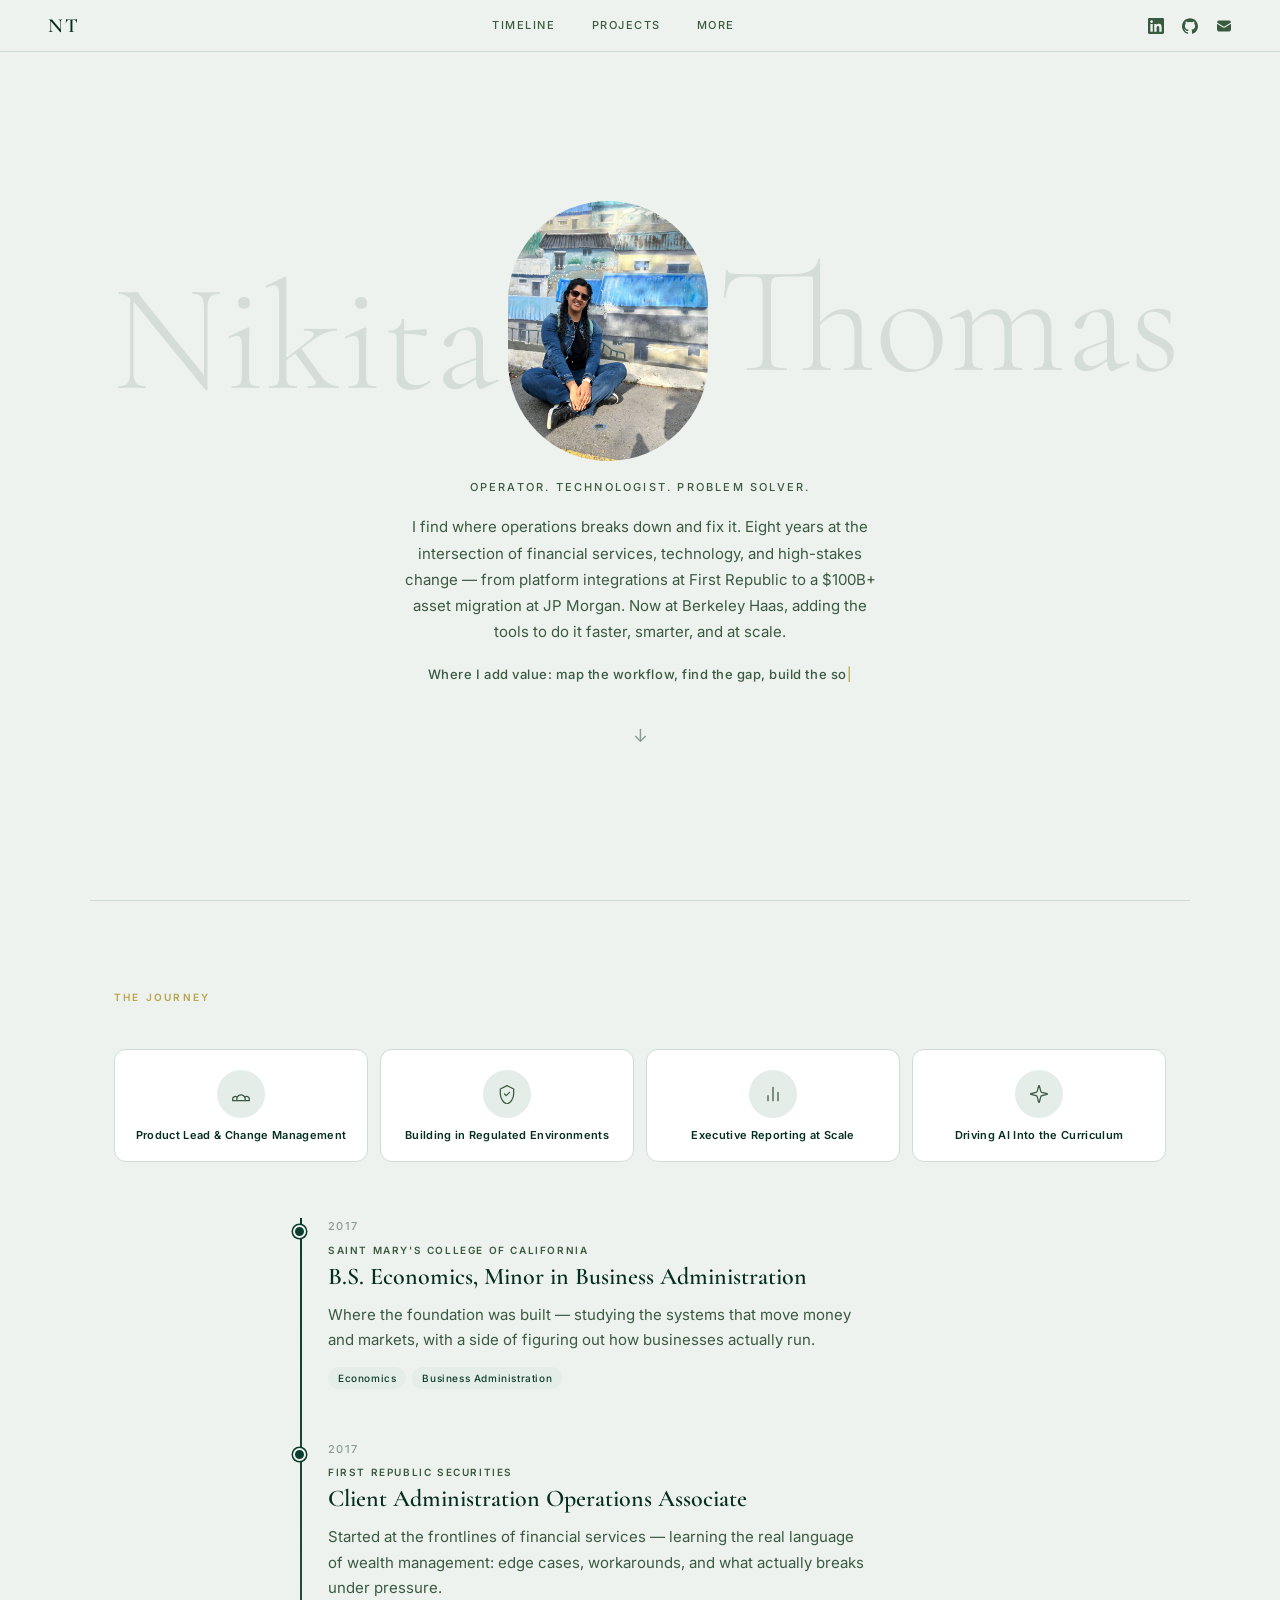
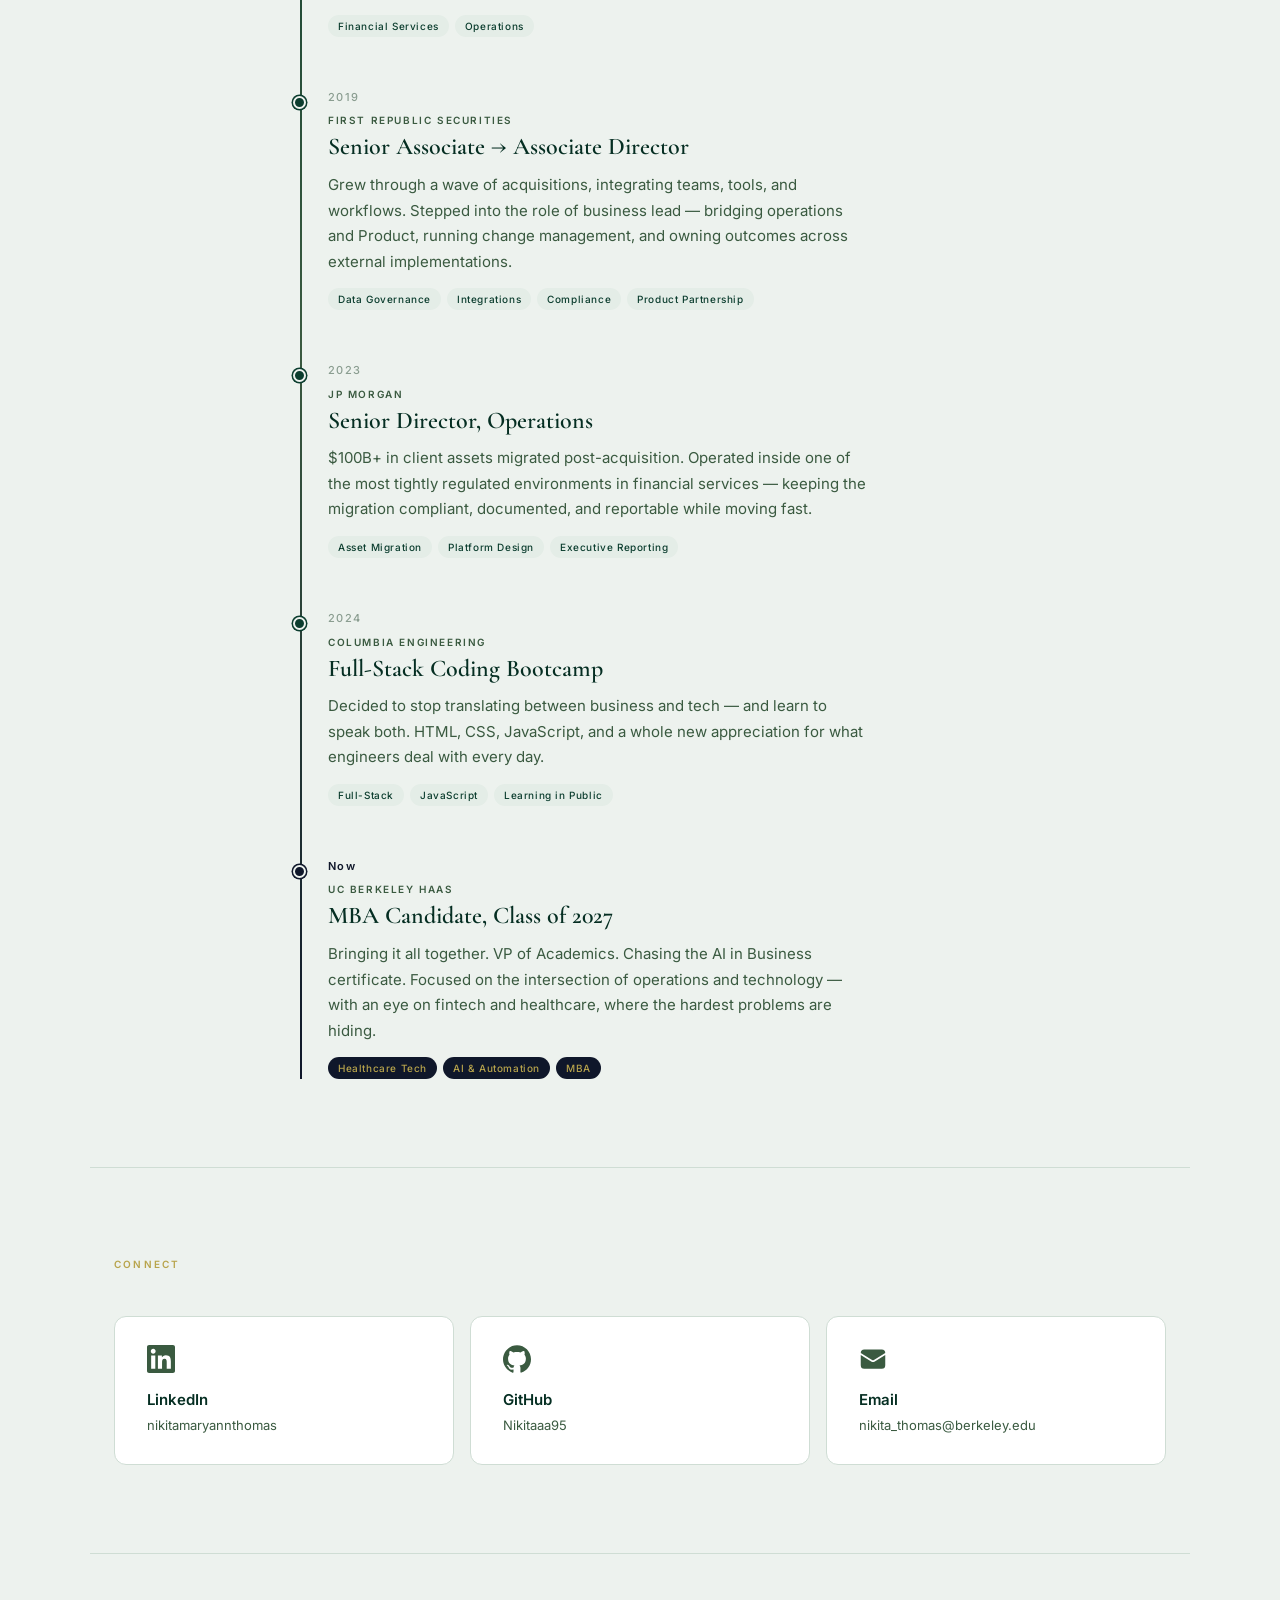
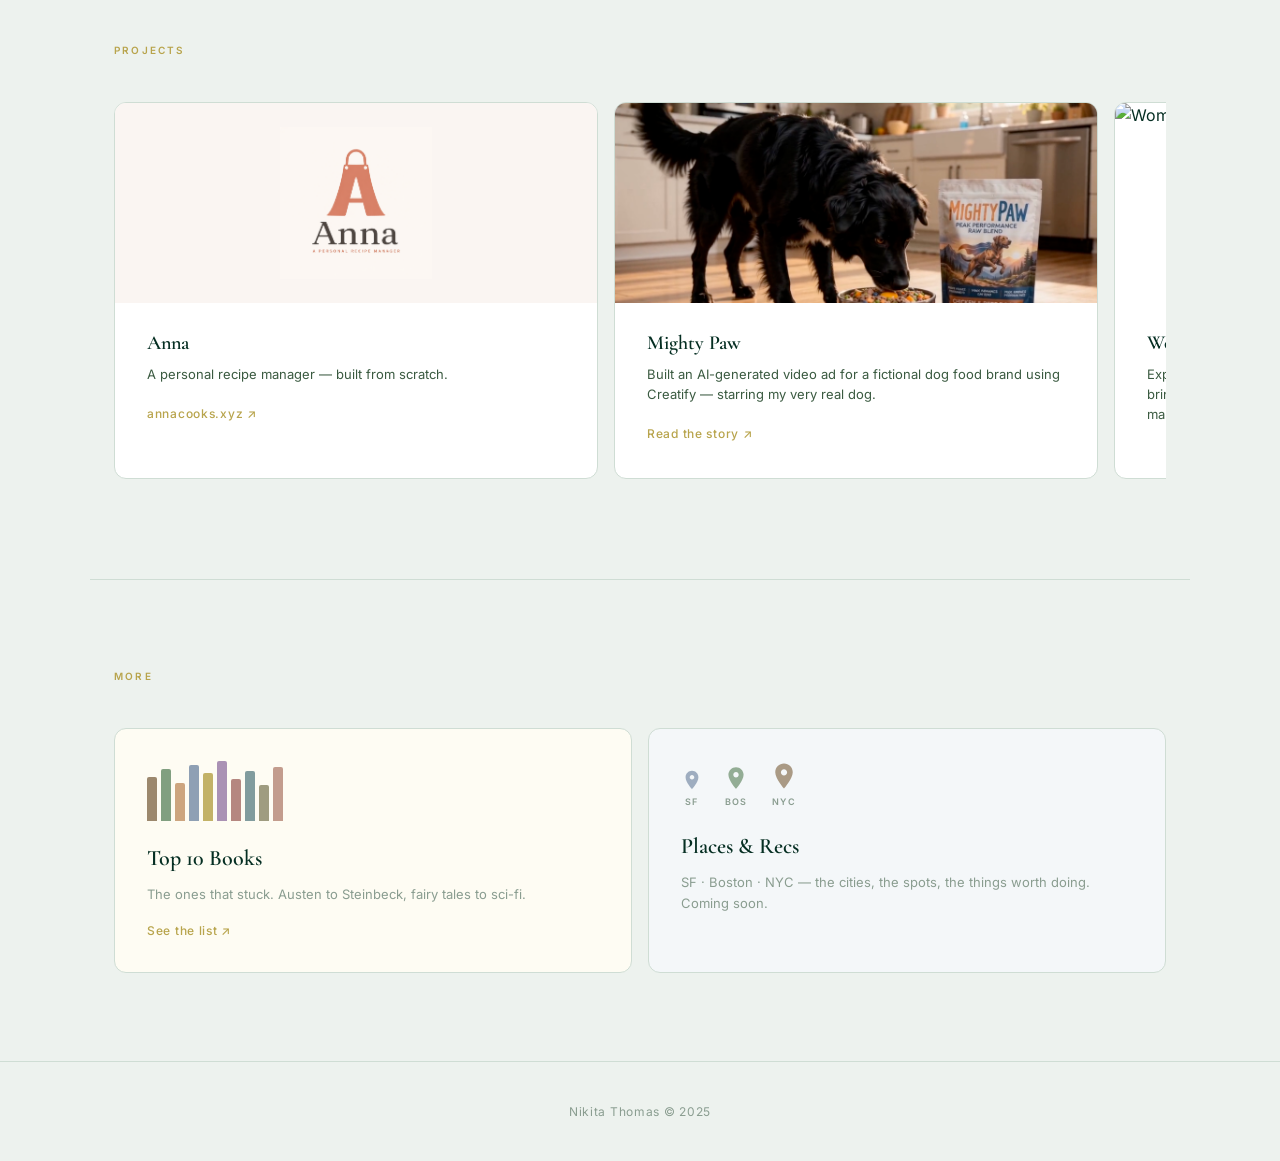
==== index.html @ 9c522470 "Update Places & Recs bento card with city pins visual" ====
<!DOCTYPE html>
<html lang="en-US">

<head>
  <meta charset="UTF-8">
  <meta name="viewport" content="width=device-width, initial-scale=1.0">
  <title>Nikita Thomas</title>
  <link rel="preconnect" href="https://fonts.googleapis.com">
  <link rel="preconnect" href="https://fonts.gstatic.com" crossorigin>
  <link href="https://fonts.googleapis.com/css2?family=Cormorant+Garamond:wght@300;400;600&family=Inter:wght@300;400;500;600&display=swap" rel="stylesheet">
  <link rel="icon" type="image/svg+xml" href="assets/images/favicon.svg">
  <link rel="stylesheet" href="assets/css/style.css">
</head>

<body>

  <nav class="nav">
    <span class="nav-name">NT</span>
    <div class="nav-links">
      <a href="#timeline">Timeline</a>
      <a href="#projects">Projects</a>
      <a href="#more">More</a>
    </div>
    <div class="nav-icons">
      <a href="https://www.linkedin.com/in/nikitamaryannthomas/" target="_blank" class="nav-icon" aria-label="LinkedIn">
        <svg viewBox="0 0 24 24" xmlns="http://www.w3.org/2000/svg"><path d="M20.447 20.452h-3.554v-5.569c0-1.328-.027-3.037-1.852-3.037-1.853 0-2.136 1.445-2.136 2.939v5.667H9.351V9h3.414v1.561h.046c.477-.9 1.637-1.85 3.37-1.85 3.601 0 4.267 2.37 4.267 5.455v6.286zM5.337 7.433c-1.144 0-2.063-.926-2.063-2.065 0-1.138.92-2.063 2.063-2.063 1.14 0 2.064.925 2.064 2.063 0 1.139-.925 2.065-2.064 2.065zm1.782 13.019H3.555V9h3.564v11.452zM22.225 0H1.771C.792 0 0 .774 0 1.729v20.542C0 23.227.792 24 1.771 24h20.451C23.2 24 24 23.227 24 22.271V1.729C24 .774 23.2 0 22.222 0h.003z"/></svg>
      </a>
      <a href="https://github.com/Nikitaaa95" target="_blank" class="nav-icon" aria-label="GitHub">
        <svg viewBox="0 0 24 24" xmlns="http://www.w3.org/2000/svg"><path d="M12 .297c-6.63 0-12 5.373-12 12 0 5.303 3.438 9.8 8.205 11.385.6.113.82-.258.82-.577 0-.285-.01-1.04-.015-2.04-3.338.724-4.042-1.61-4.042-1.61C4.422 18.07 3.633 17.7 3.633 17.7c-1.087-.744.084-.729.084-.729 1.205.084 1.838 1.236 1.838 1.236 1.07 1.835 2.809 1.305 3.495.998.108-.776.417-1.305.76-1.605-2.665-.3-5.466-1.332-5.466-5.93 0-1.31.465-2.38 1.235-3.22-.135-.303-.54-1.523.105-3.176 0 0 1.005-.322 3.3 1.23.96-.267 1.98-.399 3-.405 1.02.006 2.04.138 3 .405 2.28-1.552 3.285-1.23 3.285-1.23.645 1.653.24 2.873.12 3.176.765.84 1.23 1.91 1.23 3.22 0 4.61-2.805 5.625-5.475 5.92.42.36.81 1.096.81 2.22 0 1.606-.015 2.896-.015 3.286 0 .315.21.69.825.57C20.565 22.092 24 17.592 24 12.297c0-6.627-5.373-12-12-12"/></svg>
      </a>
      <a href="mailto:nikita_thomas@berkeley.edu" class="nav-icon" aria-label="Email">
        <svg viewBox="0 0 24 24" xmlns="http://www.w3.org/2000/svg"><path d="M1.5 8.67v8.58a3 3 0 003 3h15a3 3 0 003-3V8.67l-8.928 5.493a3 3 0 01-3.144 0L1.5 8.67z"/><path d="M22.5 6.908V6.75a3 3 0 00-3-3h-15a3 3 0 00-3 3v.158l9.714 5.978a1.5 1.5 0 001.572 0L22.5 6.908z"/></svg>
      </a>
    </div>
  </nav>

  <section class="hero">
    <div class="hero-content">
      <div class="hero-name-row">
        <span class="hero-first-name">Nikita</span>
        <img src="assets/images/My-picture.jpeg" alt="Nikita Thomas" class="hero-photo">
        <span class="hero-last-name">Thomas</span>
      </div>
      <p class="hero-title">Operator. Technologist. Problem Solver.</p>
      <p class="hero-summary">I find where operations breaks down and fix it. Eight years at the intersection of financial services, technology, and high-stakes change — from platform integrations at First Republic to a $100B+ asset migration at JP Morgan. Now at Berkeley Haas, adding the tools to do it faster, smarter, and at scale.</p>
      <p class="hero-value"><span class="value-label">Where I add value: </span><span class="typewriter"></span></p>
      <a href="#timeline" class="scroll-down">↓</a>
    </div>
  </section>

  <script>
    document.addEventListener('DOMContentLoaded', function () {
      const el = document.querySelector('.typewriter');
      const text = 'map the workflow, find the gap, build the solution, drive adoption.';
      let i = 0;

      setTimeout(function type() {
        if (i < text.length) {
          el.textContent += text[i++];
          setTimeout(type, 38);
        } else {
          el.classList.add('done');
        }
      }, 1000);
    });
  </script>

  <section id="timeline" class="section">
    <p class="section-label">The Journey</p>
    <div class="standout-highlights">

      <div class="standout-highlight-card">
        <div class="standout-icon-wrap">
          <svg viewBox="0 0 24 24" fill="none" stroke="currentColor" stroke-width="1.5" stroke-linecap="round" stroke-linejoin="round">
            <path d="M17 20h5v-2a3 3 0 00-5.356-1.857M17 20H7m10 0v-2c0-.656-.126-1.283-.356-1.857M7 20H2v-2a3 3 0 015.356-1.857M7 20v-2c0-.656.126-1.283.356-1.857m0 0a5.002 5.002 0 019.288 0"/>
          </svg>
        </div>
        <span class="standout-highlight-title">Product Lead &amp; Change Management</span>
        <div class="standout-highlight-detail">
          <p>Worked hand-in-hand with Product to redesign workflows, acted as the business lead between operations and engineering, and coordinated with external vendors to bring new solutions into the organization end-to-end.</p>
        </div>
      </div>

      <div class="standout-highlight-card">
        <div class="standout-icon-wrap">
          <svg viewBox="0 0 24 24" fill="none" stroke="currentColor" stroke-width="1.5" stroke-linecap="round" stroke-linejoin="round">
            <path d="M12 2L4 6v6c0 5.55 3.84 10.74 8 12 4.16-1.26 8-6.45 8-12V6L12 2z"/>
            <path d="M9 12l2 2 4-4"/>
          </svg>
        </div>
        <span class="standout-highlight-title">Building in Regulated Environments</span>
        <div class="standout-highlight-detail">
          <p>Designed oversight procedures and reporting infrastructure in direct partnership with Compliance and Legal. Financial services sits alongside healthcare as one of the most regulated industries there is — the discipline transfers directly.</p>
        </div>
      </div>

      <div class="standout-highlight-card">
        <div class="standout-icon-wrap">
          <svg viewBox="0 0 24 24" fill="none" stroke="currentColor" stroke-width="1.5" stroke-linecap="round" stroke-linejoin="round">
            <path d="M18 20V10M12 20V4M6 20v-6"/>
          </svg>
        </div>
        <span class="standout-highlight-title">Executive Reporting at Scale</span>
        <div class="standout-highlight-detail">
          <p>Drove cross-functional initiatives across one of the world's largest financial institutions, delivering daily status reports to executive leadership throughout a $100B+ client asset migration.</p>
        </div>
      </div>

      <div class="standout-highlight-card">
        <div class="standout-icon-wrap">
          <svg viewBox="0 0 24 24" fill="none" stroke="currentColor" stroke-width="1.5" stroke-linecap="round" stroke-linejoin="round">
            <path d="M9.937 15.5A2 2 0 008.5 14.063l-6.135-1.582a.5.5 0 010-.962L8.5 9.936A2 2 0 009.937 8.5l1.582-6.135a.5.5 0 01.962 0L14.063 8.5A2 2 0 0015.5 9.937l6.135 1.582a.5.5 0 010 .962L15.5 14.063a2 2 0 00-1.437 1.437l-1.582 6.135a.5.5 0 01-.962 0z"/>
          </svg>
        </div>
        <span class="standout-highlight-title">Driving AI Into the Curriculum</span>
        <div class="standout-highlight-detail">
          <p>As VP of Academics at Haas, partnered with faculty and administration to push AI deeper into the MBA curriculum — working across student groups and academic leadership to ensure graduates leave equipped for an AI-first world.</p>
        </div>
      </div>

    </div>

    <div class="timeline">

        <div class="timeline-item">
          <span class="tl-year">2017</span>
          <p class="tl-company">Saint Mary's College of California</p>
          <h3 class="tl-role">B.S. Economics, Minor in Business Administration</h3>
          <p class="tl-desc">Where the foundation was built — studying the systems that move money and markets, with a side of figuring out how businesses actually run.</p>
          <div class="tl-tags">
            <span class="tag">Economics</span>
            <span class="tag">Business Administration</span>
          </div>
        </div>

        <div class="timeline-item">
          <span class="tl-year">2017</span>
          <p class="tl-company">First Republic Securities</p>
          <h3 class="tl-role">Client Administration Operations Associate</h3>
          <p class="tl-desc">Started at the frontlines of financial services — learning the real language of wealth management: edge cases, workarounds, and what actually breaks under pressure.</p>
          <div class="tl-tags">
            <span class="tag">Financial Services</span>
            <span class="tag">Operations</span>
          </div>
        </div>

        <div class="timeline-item">
          <span class="tl-year">2019</span>
          <p class="tl-company">First Republic Securities</p>
          <h3 class="tl-role">Senior Associate → Associate Director</h3>
          <p class="tl-desc">Grew through a wave of acquisitions, integrating teams, tools, and workflows. Stepped into the role of business lead — bridging operations and Product, running change management, and owning outcomes across external implementations.</p>
          <div class="tl-tags">
            <span class="tag">Data Governance</span>
            <span class="tag">Integrations</span>
            <span class="tag">Compliance</span>
            <span class="tag">Product Partnership</span>
          </div>
        </div>

        <div class="timeline-item">
          <span class="tl-year">2023</span>
          <p class="tl-company">JP Morgan</p>
          <h3 class="tl-role">Senior Director, Operations</h3>
          <p class="tl-desc">$100B+ in client assets migrated post-acquisition. Operated inside one of the most tightly regulated environments in financial services — keeping the migration compliant, documented, and reportable while moving fast.</p>
          <div class="tl-tags">
            <span class="tag">Asset Migration</span>
            <span class="tag">Platform Design</span>
            <span class="tag">Executive Reporting</span>
          </div>
        </div>

        <div class="timeline-item">
          <span class="tl-year">2024</span>
          <p class="tl-company">Columbia Engineering</p>
          <h3 class="tl-role">Full-Stack Coding Bootcamp</h3>
          <p class="tl-desc">Decided to stop translating between business and tech — and learn to speak both. HTML, CSS, JavaScript, and a whole new appreciation for what engineers deal with every day.</p>
          <div class="tl-tags">
            <span class="tag">Full-Stack</span>
            <span class="tag">JavaScript</span>
            <span class="tag">Learning in Public</span>
          </div>
        </div>

        <div class="timeline-item current">
          <span class="tl-year">Now</span>
          <p class="tl-company">UC Berkeley Haas</p>
          <h3 class="tl-role">MBA Candidate, Class of 2027</h3>
          <p class="tl-desc">Bringing it all together. VP of Academics. Chasing the AI in Business certificate. Focused on the intersection of operations and technology — with an eye on fintech and healthcare, where the hardest problems are hiding.</p>
          <div class="tl-tags">
            <span class="tag tag--accent">Healthcare Tech</span>
            <span class="tag tag--accent">AI &amp; Automation</span>
            <span class="tag tag--accent">MBA</span>
          </div>
        </div>

      </div>

  </section>

  <section id="connect" class="section">
    <p class="section-label">Connect</p>
    <div class="connect-grid">
      <a href="https://www.linkedin.com/in/nikitamaryannthomas/" target="_blank" class="connect-card">
        <span class="connect-icon">
          <svg viewBox="0 0 24 24" xmlns="http://www.w3.org/2000/svg"><path d="M20.447 20.452h-3.554v-5.569c0-1.328-.027-3.037-1.852-3.037-1.853 0-2.136 1.445-2.136 2.939v5.667H9.351V9h3.414v1.561h.046c.477-.9 1.637-1.85 3.37-1.85 3.601 0 4.267 2.37 4.267 5.455v6.286zM5.337 7.433c-1.144 0-2.063-.926-2.063-2.065 0-1.138.92-2.063 2.063-2.063 1.14 0 2.064.925 2.064 2.063 0 1.139-.925 2.065-2.064 2.065zm1.782 13.019H3.555V9h3.564v11.452zM22.225 0H1.771C.792 0 0 .774 0 1.729v20.542C0 23.227.792 24 1.771 24h20.451C23.2 24 24 23.227 24 22.271V1.729C24 .774 23.2 0 22.222 0h.003z"/></svg>
        </span>
        <span class="connect-name">LinkedIn</span>
        <span class="connect-handle">nikitamaryannthomas</span>
      </a>
      <a href="https://github.com/Nikitaaa95" target="_blank" class="connect-card">
        <span class="connect-icon">
          <svg viewBox="0 0 24 24" xmlns="http://www.w3.org/2000/svg"><path d="M12 .297c-6.63 0-12 5.373-12 12 0 5.303 3.438 9.8 8.205 11.385.6.113.82-.258.82-.577 0-.285-.01-1.04-.015-2.04-3.338.724-4.042-1.61-4.042-1.61C4.422 18.07 3.633 17.7 3.633 17.7c-1.087-.744.084-.729.084-.729 1.205.084 1.838 1.236 1.838 1.236 1.07 1.835 2.809 1.305 3.495.998.108-.776.417-1.305.76-1.605-2.665-.3-5.466-1.332-5.466-5.93 0-1.31.465-2.38 1.235-3.22-.135-.303-.54-1.523.105-3.176 0 0 1.005-.322 3.3 1.23.96-.267 1.98-.399 3-.405 1.02.006 2.04.138 3 .405 2.28-1.552 3.285-1.23 3.285-1.23.645 1.653.24 2.873.12 3.176.765.84 1.23 1.91 1.23 3.22 0 4.61-2.805 5.625-5.475 5.92.42.36.81 1.096.81 2.22 0 1.606-.015 2.896-.015 3.286 0 .315.21.69.825.57C20.565 22.092 24 17.592 24 12.297c0-6.627-5.373-12-12-12"/></svg>
        </span>
        <span class="connect-name">GitHub</span>
        <span class="connect-handle">Nikitaaa95</span>
      </a>
      <a href="mailto:nikita_thomas@berkeley.edu" class="connect-card">
        <span class="connect-icon">
          <svg viewBox="0 0 24 24" xmlns="http://www.w3.org/2000/svg"><path d="M1.5 8.67v8.58a3 3 0 003 3h15a3 3 0 003-3V8.67l-8.928 5.493a3 3 0 01-3.144 0L1.5 8.67z"/><path d="M22.5 6.908V6.75a3 3 0 00-3-3h-15a3 3 0 00-3 3v.158l9.714 5.978a1.5 1.5 0 001.572 0L22.5 6.908z"/></svg>
        </span>
        <span class="connect-name">Email</span>
        <span class="connect-handle">nikita_thomas@berkeley.edu</span>
      </a>
    </div>
  </section>

  <section id="projects" class="section">
    <p class="section-label">Projects</p>
    <div class="projects-grid">
      <a href="https://www.annacooks.xyz/" target="_blank" class="project-card">
        <img src="assets/images/anna-logo.png" alt="Anna — A Personal Recipe Manager">
        <div class="project-info">
          <h3>Anna</h3>
          <p>A personal recipe manager — built from scratch.</p>
          <span class="project-link">annacooks.xyz ↗</span>
        </div>
      </a>
      <a href="creatify.html" class="project-card">
        <img src="assets/images/mighty-paw.png" alt="Mighty Paw — Creatify Marketing Challenge">
        <div class="project-info">
          <h3>Mighty Paw</h3>
          <p>Built an AI-generated video ad for a fictional dog food brand using Creatify — starring my very real dog.</p>
          <span class="project-link">Read the story ↗</span>
        </div>
      </a>
      <div class="project-card">
        <img src="assets/images/wil-conference.jpg" alt="Women in Leadership Conference 2026">
        <div class="project-info">
          <h3>Women in Leadership Conference 2026</h3>
          <p>Experience Lead for the 30th anniversary Haas WiL Conference — bringing together leaders around the theme of Belonging and making impact in organizations.</p>
        </div>
      </div>
    </div>
  </section>

  <section id="more" class="section">
    <p class="section-label">More</p>
    <div class="bento-grid">
      <a href="books.html" class="bento-card bento-card--books">
        <div class="bento-spines">
          <span class="spine" style="background:#8B7355"></span>
          <span class="spine" style="background:#6B8E6B"></span>
          <span class="spine" style="background:#C4956A"></span>
          <span class="spine" style="background:#7B8FA8"></span>
          <span class="spine" style="background:#B8A44C"></span>
          <span class="spine" style="background:#9B7EA8"></span>
          <span class="spine" style="background:#A8726B"></span>
          <span class="spine" style="background:#6B8B8E"></span>
          <span class="spine" style="background:#8E8B6B"></span>
          <span class="spine" style="background:#B88B7A"></span>
        </div>
        <h3>Top 10 Books</h3>
        <p>The ones that stuck. Austen to Steinbeck, fairy tales to sci-fi.</p>
        <span class="bento-link">See the list ↗</span>
      </a>
      <div class="bento-card bento-card--places">
        <div class="bento-pins">
          <span class="pin-group">
            <svg class="pin-icon" viewBox="0 0 24 24" fill="currentColor"><path d="M12 2C8.13 2 5 5.13 5 9c0 5.25 7 13 7 13s7-7.75 7-13c0-3.87-3.13-7-7-7zm0 9.5c-1.38 0-2.5-1.12-2.5-2.5s1.12-2.5 2.5-2.5 2.5 1.12 2.5 2.5-1.12 2.5-2.5 2.5z"/></svg>
            <span class="pin-city">SF</span>
          </span>
          <span class="pin-group pin-group--mid">
            <svg class="pin-icon" viewBox="0 0 24 24" fill="currentColor"><path d="M12 2C8.13 2 5 5.13 5 9c0 5.25 7 13 7 13s7-7.75 7-13c0-3.87-3.13-7-7-7zm0 9.5c-1.38 0-2.5-1.12-2.5-2.5s1.12-2.5 2.5-2.5 2.5 1.12 2.5 2.5-1.12 2.5-2.5 2.5z"/></svg>
            <span class="pin-city">BOS</span>
          </span>
          <span class="pin-group pin-group--tall">
            <svg class="pin-icon" viewBox="0 0 24 24" fill="currentColor"><path d="M12 2C8.13 2 5 5.13 5 9c0 5.25 7 13 7 13s7-7.75 7-13c0-3.87-3.13-7-7-7zm0 9.5c-1.38 0-2.5-1.12-2.5-2.5s1.12-2.5 2.5-2.5 2.5 1.12 2.5 2.5-1.12 2.5-2.5 2.5z"/></svg>
            <span class="pin-city">NYC</span>
          </span>
        </div>
        <h3>Places &amp; Recs</h3>
        <p>SF · Boston · NYC — the cities, the spots, the things worth doing. Coming soon.</p>
      </div>
    </div>
  </section>

  <footer class="footer">
    <p>Nikita Thomas &copy; 2025</p>
  </footer>

</body>
</html>
---- assets/css/style.css ----
:root {
  --bg: #edf2ee;
  --card-bg: #ffffff;
  --green-deep: #052E22;
  --green-dark: #0B3D2E;
  --green-mid: #3A5A40;
  --gold: #B8A44C;
  --navy: #0F172A;
  --text-dark: #052E22;
  --text-mid: #3A5A40;
  --text-light: #8a9d90;
  --border: #cfddd4;
  --tag-bg: #e4ede7;
  --tag-text: #0B3D2E;
}

* {
  box-sizing: border-box;
  margin: 0;
  padding: 0;
}

html {
  scroll-behavior: smooth;
}

body {
  background-color: var(--bg);
  font-family: 'Inter', sans-serif;
  color: var(--text-dark);
  line-height: 1.6;
}

/* ── Nav ── */
.nav {
  position: sticky;
  top: 0;
  z-index: 100;
  display: flex;
  justify-content: space-between;
  align-items: center;
  padding: 0 48px;
  height: 52px;
  background: var(--bg);
  border-bottom: 1px solid var(--border);
}

.nav-name {
  font-family: 'Cormorant Garamond', serif;
  font-size: 20px;
  font-weight: 600;
  letter-spacing: 0.08em;
  color: var(--green-deep);
  text-decoration: none;
}

.nav-links {
  display: flex;
  gap: 36px;
}

.nav-links a {
  text-decoration: none;
  font-size: 11px;
  font-weight: 500;
  letter-spacing: 0.14em;
  text-transform: uppercase;
  color: var(--text-mid);
  transition: color 0.2s;
}

.nav-links a:hover {
  color: var(--gold);
}

.nav-icons {
  display: flex;
  align-items: center;
  gap: 18px;
}

.nav-icon {
  display: flex;
  align-items: center;
  color: var(--text-mid);
  transition: color 0.2s;
}

.nav-icon:hover {
  color: var(--gold);
}

.nav-icon svg {
  width: 16px;
  height: 16px;
  fill: currentColor;
}

/* ── Hero ── */
.hero {
  min-height: calc(100vh - 52px);
  display: flex;
  flex-direction: column;
  align-items: center;
  justify-content: center;
  gap: 18px;
  text-align: center;
  padding: 60px 24px;
  position: relative;
  overflow: hidden;
}

.hero-content {
  position: relative;
  z-index: 1;
  display: flex;
  flex-direction: column;
  align-items: center;
  gap: 18px;
}

.hero-name-row {
  display: flex;
  align-items: stretch;
  width: 100%;
  height: 260px;
}

.hero-first-name,
.hero-last-name {
  flex: 1;
  font-family: 'Cormorant Garamond', serif;
  font-size: 12vw;
  font-weight: 300;
  color: var(--green-deep);
  opacity: 0.1;
  user-select: none;
  white-space: nowrap;
  overflow: hidden;
  display: flex;
}

.hero-first-name {
  justify-content: flex-end;
  align-items: flex-start;
  padding-top: 16px;
  padding-right: 10px;
}

.hero-last-name {
  justify-content: flex-start;
  align-items: flex-end;
  padding-bottom: 16px;
  padding-left: 10px;
  padding-right: 5vw;
}

.hero-photo {
  width: 200px;
  height: 260px;
  border-radius: 140px;
  object-fit: cover;
  object-position: center 10%;
}

.hero-title {
  font-size: 11px;
  font-weight: 500;
  letter-spacing: 0.2em;
  text-transform: uppercase;
  color: var(--text-mid);
}

.hero-summary {
  font-size: 15px;
  color: var(--text-mid);
  max-width: 480px;
  line-height: 1.75;
  text-align: center;
}

.hero-value {
  font-size: 13px;
  font-weight: 500;
  color: var(--text-mid);
  letter-spacing: 0.04em;
  opacity: 0;
  animation: fadeUp 0.8s ease forwards;
  animation-delay: 0.4s;
}

.value-label {
  color: var(--green-mid);
}

.typewriter::after {
  content: '|';
  color: var(--gold);
  animation: blink 0.6s step-end infinite;
}

.typewriter.done::after {
  display: none;
}

@keyframes blink {
  0%, 100% { opacity: 1; }
  50% { opacity: 0; }
}

@keyframes fadeUp {
  from { opacity: 0; transform: translateY(8px); }
  to   { opacity: 1; transform: translateY(0); }
}

.scroll-down {
  margin-top: 20px;
  font-size: 18px;
  color: var(--text-light);
  text-decoration: none;
  display: inline-block;
  animation: bounce 2.4s ease-in-out infinite;
}

@keyframes bounce {
  0%, 100% { transform: translateY(0); }
  50% { transform: translateY(7px); }
}

/* ── Sections ── */
.section {
  max-width: 1100px;
  margin: 0 auto;
  padding: 88px 24px;
  border-top: 1px solid var(--border);
}

.section-label {
  font-size: 10px;
  font-weight: 600;
  letter-spacing: 0.22em;
  text-transform: uppercase;
  color: var(--gold);
  margin-bottom: 44px;
}

/* ── Standout Highlights ── */
.standout-highlights {
  display: grid;
  grid-template-columns: repeat(4, 1fr);
  gap: 12px;
  margin-bottom: 56px;
}

.standout-highlight-card {
  position: relative;
  display: flex;
  flex-direction: column;
  align-items: center;
  text-align: center;
  padding: 20px 12px 18px;
  border-radius: 12px;
  border: 1px solid var(--border);
  background: var(--card-bg);
  cursor: default;
}

.standout-icon-wrap {
  width: 48px;
  height: 48px;
  border-radius: 50%;
  display: flex;
  align-items: center;
  justify-content: center;
  background: var(--tag-bg);
  color: var(--green-mid);
  margin-bottom: 10px;
  transition: box-shadow 0.25s ease, background 0.25s ease, color 0.25s ease;
}

.standout-icon-wrap svg {
  width: 20px;
  height: 20px;
}

.standout-highlight-title {
  font-size: 11px;
  font-weight: 600;
  letter-spacing: 0.03em;
  color: var(--green-deep);
  line-height: 1.4;
}

.standout-highlight-detail {
  position: absolute;
  top: calc(100% + 10px);
  left: 50%;
  transform: translateX(-50%);
  width: 230px;
  padding: 14px 16px;
  background: var(--card-bg);
  border: 1px solid var(--gold);
  border-radius: 10px;
  box-shadow: 0 8px 24px rgba(0, 0, 0, 0.08);
  z-index: 20;
  opacity: 0;
  pointer-events: none;
  transition: opacity 0.2s ease;
}

.standout-highlight-detail p {
  font-size: 12px;
  color: var(--text-mid);
  line-height: 1.6;
  text-align: left;
}

.standout-highlight-card:hover .standout-icon-wrap {
  background: rgba(184, 164, 76, 0.12);
  color: var(--gold);
  box-shadow: 0 0 0 4px rgba(184, 164, 76, 0.15), 0 0 18px rgba(184, 164, 76, 0.25);
}

.standout-highlight-card:hover .standout-highlight-detail {
  opacity: 1;
}

/* ── Timeline ── */
.timeline {
  position: relative;
  padding-left: 28px;
  max-width: 680px;
  margin: 0 auto;
}

.timeline::before {
  content: '';
  position: absolute;
  left: 0;
  top: 0;
  bottom: 0;
  width: 1.5px;
  background: linear-gradient(to bottom, var(--green-dark), var(--green-mid), var(--navy));
}

.timeline-item {
  position: relative;
  margin-bottom: 52px;
}

.timeline-item:last-child {
  margin-bottom: 0;
}

.timeline-item::before {
  content: '';
  position: absolute;
  left: -35px;
  top: 7px;
  width: 9px;
  height: 9px;
  border-radius: 50%;
  background: var(--green-dark);
  border: 2px solid var(--bg);
  box-shadow: 0 0 0 1.5px var(--green-dark);
}

.timeline-item.current::before {
  background: var(--navy);
  box-shadow: 0 0 0 1.5px var(--navy);
}

.tl-year {
  display: block;
  font-size: 11px;
  font-weight: 500;
  letter-spacing: 0.12em;
  color: var(--text-light);
  margin-bottom: 6px;
}

.timeline-item.current .tl-year {
  color: var(--navy);
  font-weight: 600;
}

.tl-company {
  font-size: 10px;
  font-weight: 600;
  letter-spacing: 0.16em;
  text-transform: uppercase;
  color: var(--text-mid);
  margin-bottom: 5px;
}

.tl-role {
  font-family: 'Cormorant Garamond', serif;
  font-size: 24px;
  font-weight: 600;
  line-height: 1.2;
  margin-bottom: 10px;
  color: var(--green-deep);
}

.tl-desc {
  font-size: 15px;
  color: var(--text-mid);
  line-height: 1.7;
  margin-bottom: 14px;
  max-width: 540px;
}

.tl-tags {
  display: flex;
  flex-wrap: wrap;
  gap: 6px;
}

.tag {
  background: var(--tag-bg);
  color: var(--tag-text);
  font-size: 10px;
  font-weight: 500;
  letter-spacing: 0.06em;
  padding: 3px 10px;
  border-radius: 20px;
}

.tag--accent {
  background: var(--navy);
  color: var(--gold);
}

/* ── Connect ── */
.connect-grid {
  display: grid;
  grid-template-columns: repeat(3, 1fr);
  gap: 16px;
}

.connect-card {
  display: flex;
  flex-direction: column;
  gap: 3px;
  padding: 28px 32px;
  background: var(--card-bg);
  border: 1px solid var(--border);
  border-radius: 12px;
  text-decoration: none;
  color: var(--text-dark);
  transition: border-color 0.2s, transform 0.2s;
}

.connect-card:hover {
  border-color: var(--gold);
  transform: translateY(-2px);
}

.connect-icon {
  display: block;
  width: 28px;
  height: 28px;
  margin-bottom: 12px;
  color: var(--green-mid);
}

.connect-icon svg {
  width: 100%;
  height: 100%;
  fill: currentColor;
}

.connect-name {
  font-size: 15px;
  font-weight: 600;
  color: var(--green-deep);
}

.connect-handle {
  font-size: 13px;
  color: var(--text-mid);
}

/* ── Projects ── */
.projects-grid {
  display: flex;
  gap: 16px;
  overflow-x: auto;
  scroll-snap-type: x mandatory;
  -webkit-overflow-scrolling: touch;
  padding-bottom: 12px;
}

.projects-grid::-webkit-scrollbar {
  height: 4px;
}

.projects-grid::-webkit-scrollbar-track {
  background: var(--border);
  border-radius: 2px;
}

.projects-grid::-webkit-scrollbar-thumb {
  background: var(--green-mid);
  border-radius: 2px;
}

.project-card {
  flex: 0 0 46%;
  scroll-snap-align: start;
  text-decoration: none;
  color: var(--text-dark);
  border-radius: 12px;
  overflow: hidden;
  background: var(--card-bg);
  border: 1px solid var(--border);
  transition: transform 0.2s, border-color 0.2s;
}

.project-card:hover {
  transform: translateY(-2px);
  border-color: var(--gold);
}

.project-card img {
  width: 100%;
  height: 200px;
  object-fit: cover;
  object-position: center;
  display: block;
}

.project-card img[alt="Anna — A Personal Recipe Manager"] {
  object-fit: contain;
  background: #faf5f2;
  padding: 24px;
}

.project-info {
  padding: 24px 32px 32px;
}

.project-info h3 {
  font-family: 'Cormorant Garamond', serif;
  font-size: 20px;
  font-weight: 600;
  margin-bottom: 5px;
  color: var(--green-deep);
}

.project-info p {
  font-size: 13px;
  color: var(--text-mid);
  line-height: 1.55;
  margin-bottom: 16px;
}

.project-link {
  font-size: 12px;
  font-weight: 500;
  letter-spacing: 0.06em;
  color: var(--gold);
}

/* ── Bento ── */
.bento-grid {
  display: grid;
  grid-template-columns: 1fr 1fr;
  gap: 16px;
}

.bento-card {
  padding: 32px;
  border-radius: 12px;
  border: 1px solid var(--border);
  background: var(--card-bg);
  min-height: 180px;
}

.bento-card h3 {
  font-family: 'Cormorant Garamond', serif;
  font-size: 22px;
  font-weight: 600;
  margin-bottom: 8px;
  color: var(--green-deep);
}

.bento-card p {
  font-size: 13px;
  color: var(--text-light);
}

.bento-card--books {
  text-decoration: none;
  color: var(--text-dark);
  background: #fefcf3;
  transition: border-color 0.2s, transform 0.2s;
  display: flex;
  flex-direction: column;
}

.bento-card--books:hover {
  border-color: var(--gold);
  transform: translateY(-2px);
}

.bento-spines {
  display: flex;
  gap: 4px;
  align-items: flex-end;
  margin-bottom: 20px;
}

.spine {
  width: 10px;
  border-radius: 2px 2px 0 0;
  opacity: 0.85;
}

.spine:nth-child(1)  { height: 44px; }
.spine:nth-child(2)  { height: 52px; }
.spine:nth-child(3)  { height: 38px; }
.spine:nth-child(4)  { height: 56px; }
.spine:nth-child(5)  { height: 48px; }
.spine:nth-child(6)  { height: 60px; }
.spine:nth-child(7)  { height: 42px; }
.spine:nth-child(8)  { height: 50px; }
.spine:nth-child(9)  { height: 36px; }
.spine:nth-child(10) { height: 54px; }

.bento-link {
  margin-top: auto;
  padding-top: 16px;
  font-size: 12px;
  font-weight: 500;
  letter-spacing: 0.06em;
  color: var(--gold);
}

.bento-card--places {
  background: #f4f7f9;
}

.bento-pins {
  display: flex;
  align-items: flex-end;
  gap: 20px;
  margin-bottom: 20px;
}

.pin-group {
  display: flex;
  flex-direction: column;
  align-items: center;
  gap: 4px;
}

.pin-icon {
  width: 22px;
  height: 22px;
  color: #7B8FA8;
  opacity: 0.7;
}

.pin-group--mid .pin-icon {
  color: #6B8E6B;
  width: 26px;
  height: 26px;
}

.pin-group--tall .pin-icon {
  color: #8B7355;
  width: 30px;
  height: 30px;
}

.pin-city {
  font-size: 9px;
  font-weight: 600;
  letter-spacing: 0.12em;
  color: var(--text-light);
}

/* ── Footer ── */
.footer {
  text-align: center;
  padding: 40px 24px;
  border-top: 1px solid var(--border);
  font-size: 12px;
  letter-spacing: 0.06em;
  color: var(--text-light);
}

/* ── Responsive ── */
@media screen and (max-width: 640px) {
  .nav {
    padding: 0 20px;
  }

  .nav-links {
    gap: 20px;
  }

  .hero-name {
    font-size: 46px;
  }

  .hero-photo {
    width: 160px;
    height: 210px;
  }

  .connect-grid,
  .projects-grid,
  .bento-grid {
    grid-template-columns: 1fr;
  }

  .timeline {
    padding-left: 20px;
  }

  .timeline-item::before {
    left: -27px;
  }

  .standout-highlights {
    grid-template-columns: repeat(2, 1fr);
  }

  .standout-highlight-detail {
    position: static;
    transform: none;
    width: 100%;
    opacity: 1;
    pointer-events: auto;
    border: none;
    box-shadow: none;
    padding: 8px 0 0;
    background: transparent;
  }

  .standout-highlight-card {
    align-items: flex-start;
    text-align: left;
  }
}
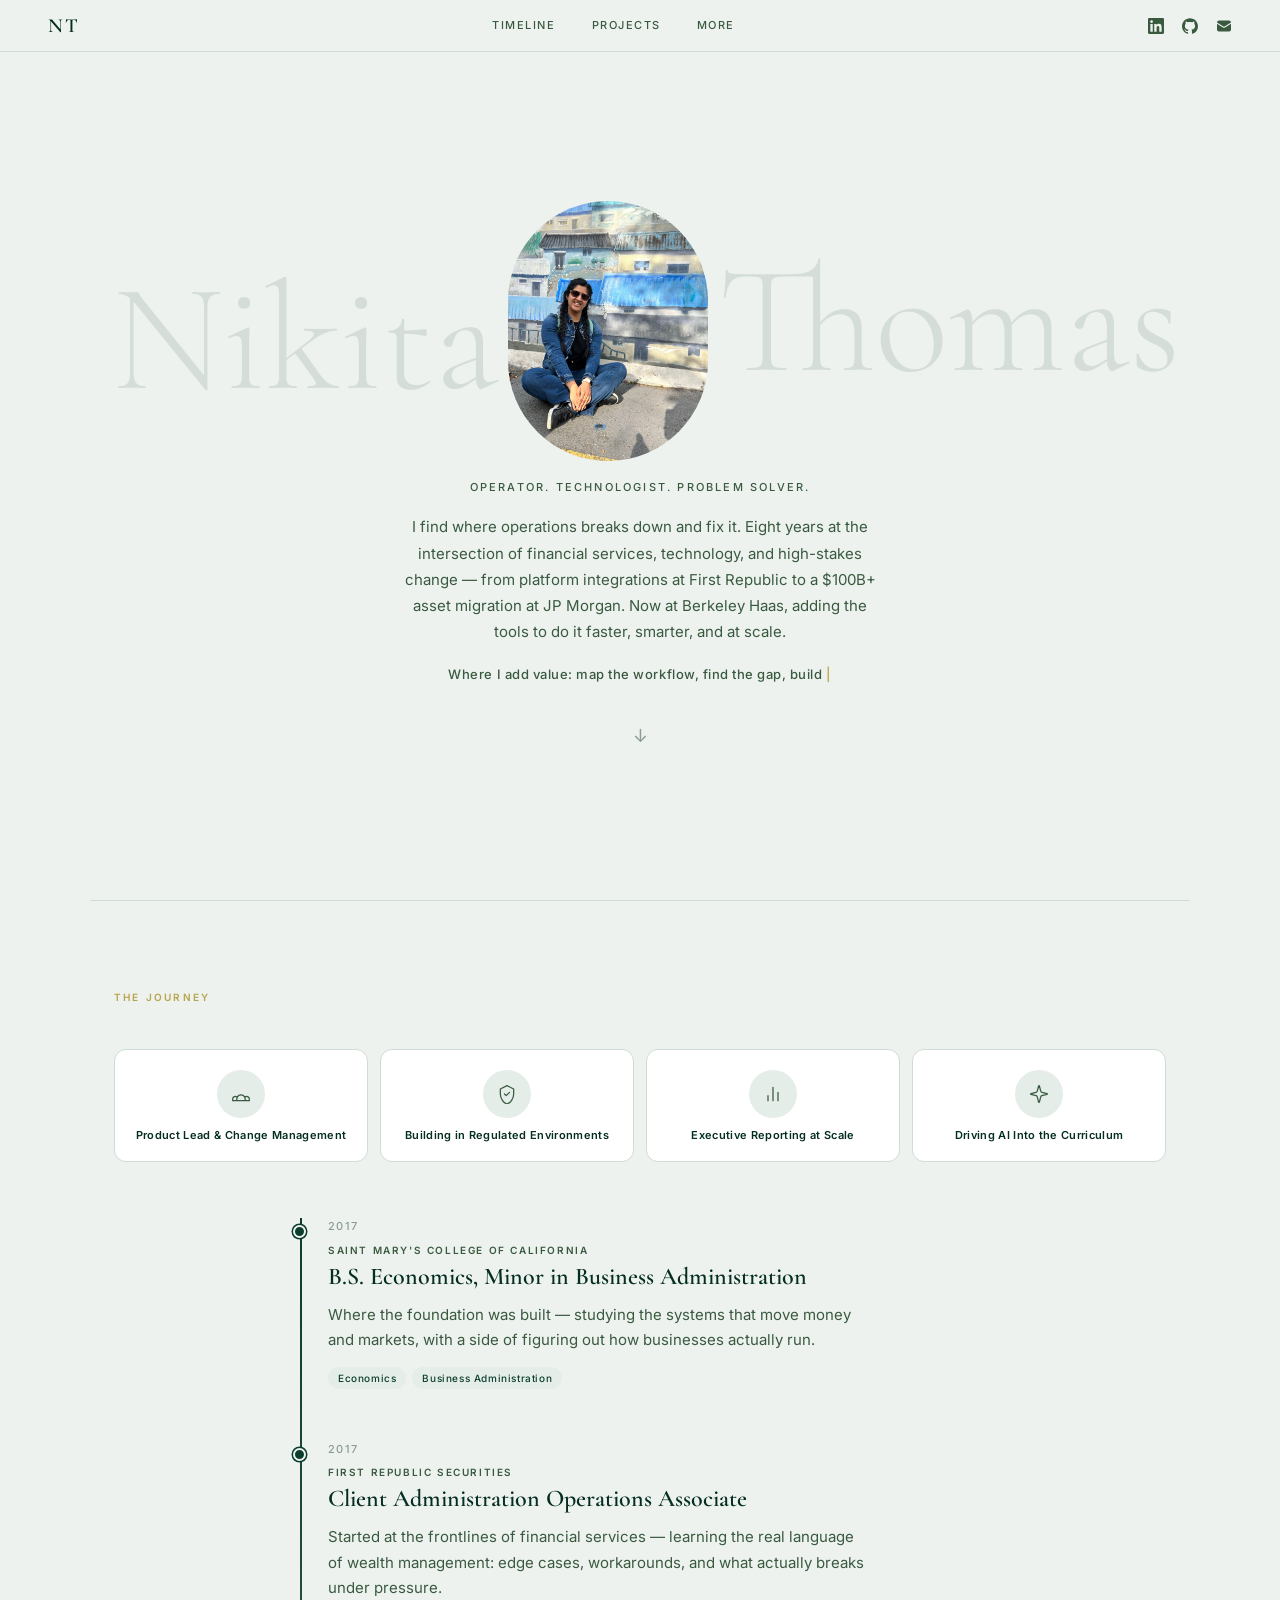
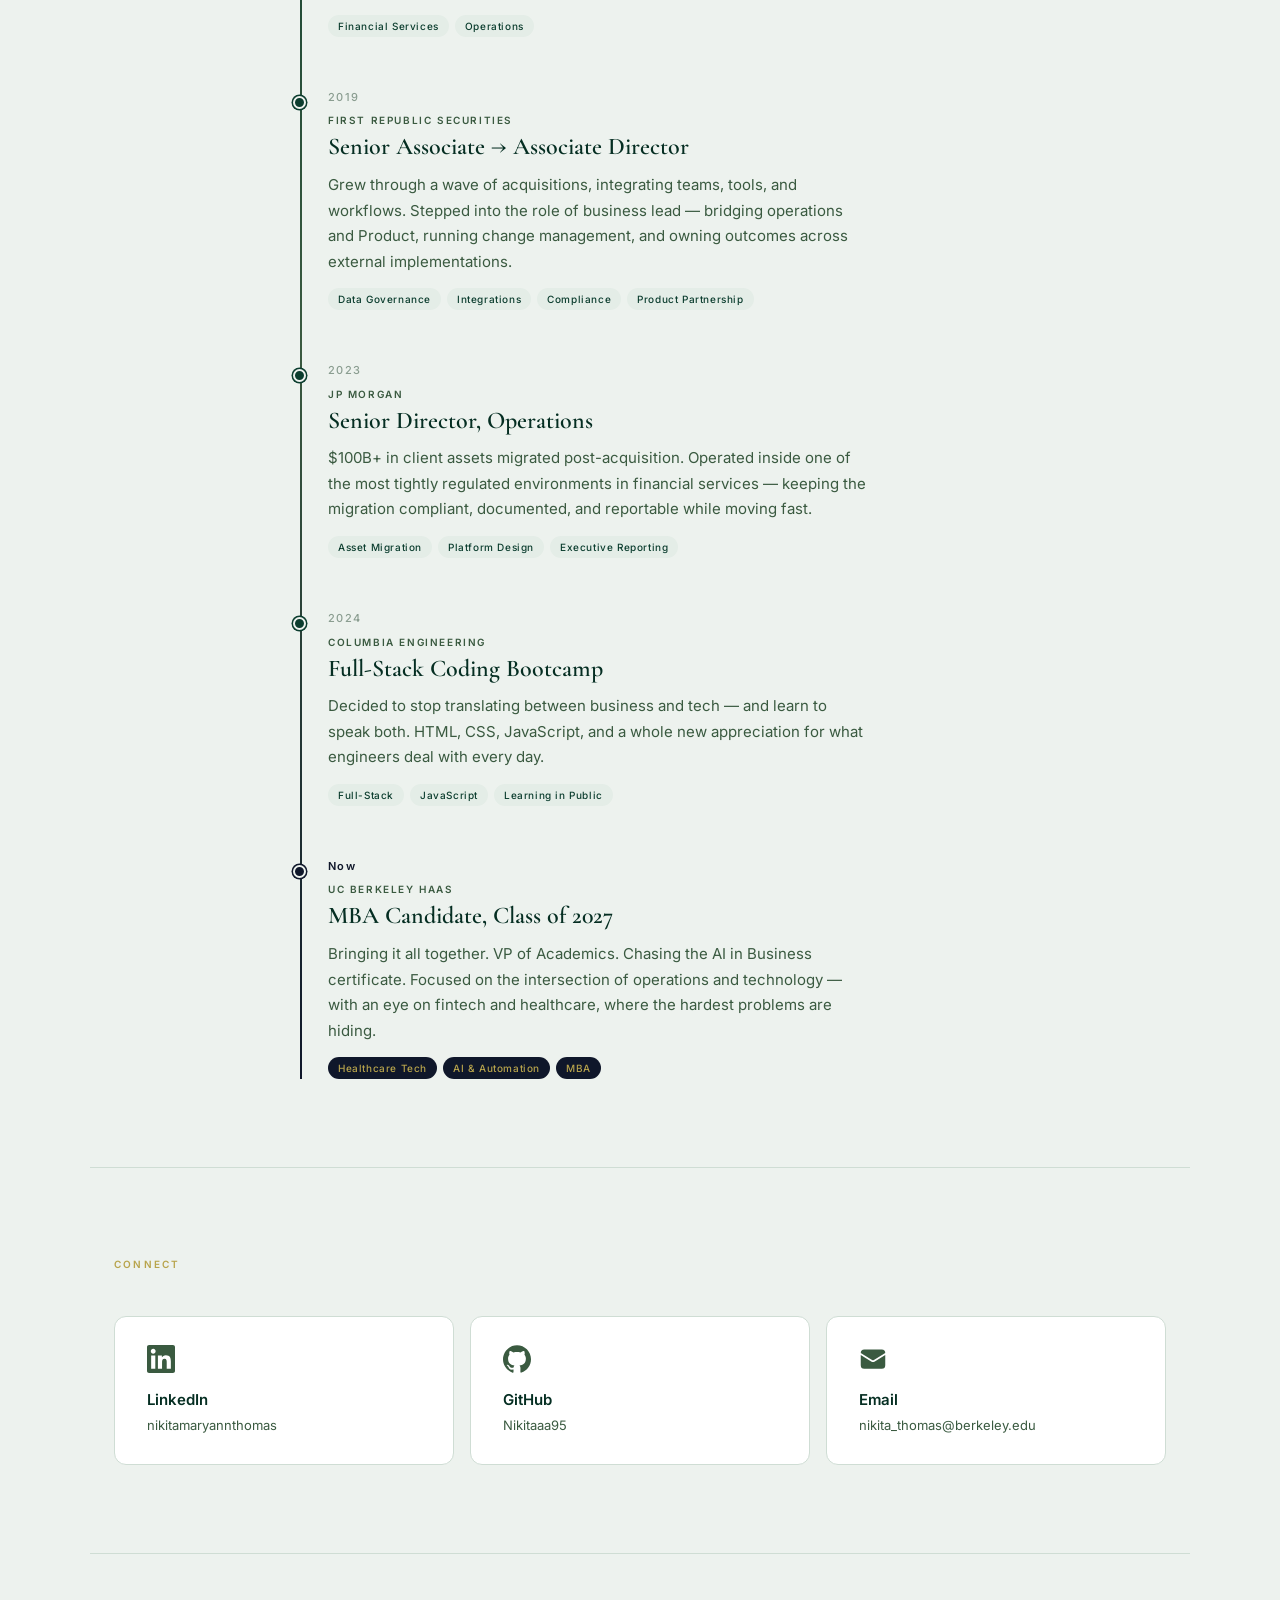
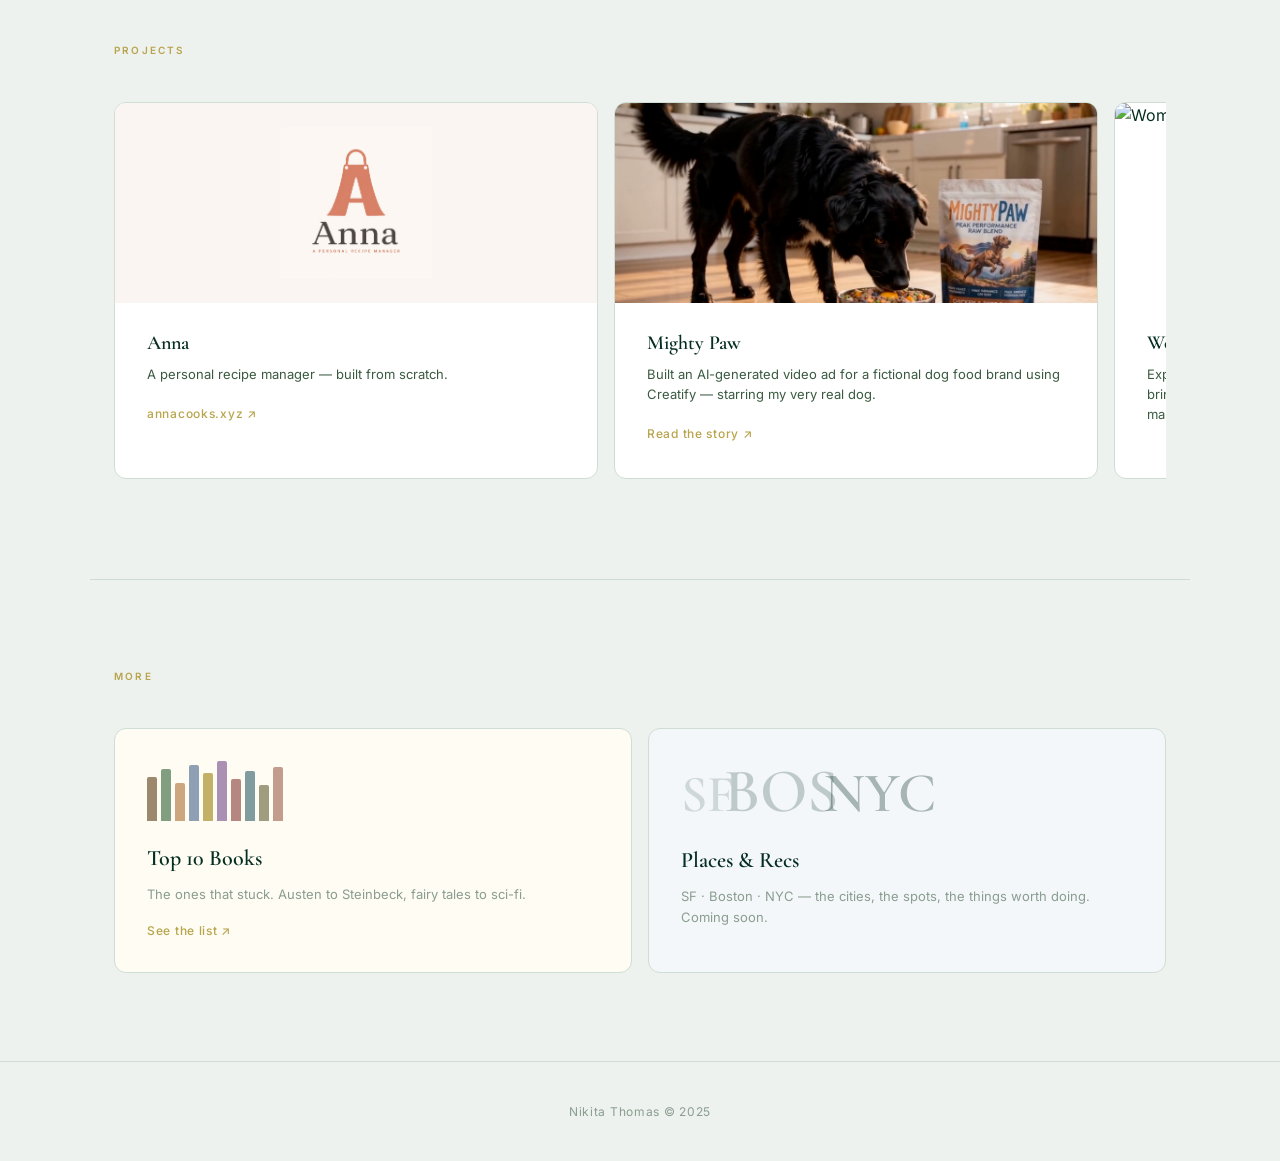
==== commit ea4d23b2: "Places bento card: overlapping city initials typographic treatment" ====
--- a/index.html
+++ b/index.html
@@ -274,19 +274,10 @@
         <span class="bento-link">See the list ↗</span>
       </a>
       <div class="bento-card bento-card--places">
-        <div class="bento-pins">
-          <span class="pin-group">
-            <svg class="pin-icon" viewBox="0 0 24 24" fill="currentColor"><path d="M12 2C8.13 2 5 5.13 5 9c0 5.25 7 13 7 13s7-7.75 7-13c0-3.87-3.13-7-7-7zm0 9.5c-1.38 0-2.5-1.12-2.5-2.5s1.12-2.5 2.5-2.5 2.5 1.12 2.5 2.5-1.12 2.5-2.5 2.5z"/></svg>
-            <span class="pin-city">SF</span>
-          </span>
-          <span class="pin-group pin-group--mid">
-            <svg class="pin-icon" viewBox="0 0 24 24" fill="currentColor"><path d="M12 2C8.13 2 5 5.13 5 9c0 5.25 7 13 7 13s7-7.75 7-13c0-3.87-3.13-7-7-7zm0 9.5c-1.38 0-2.5-1.12-2.5-2.5s1.12-2.5 2.5-2.5 2.5 1.12 2.5 2.5-1.12 2.5-2.5 2.5z"/></svg>
-            <span class="pin-city">BOS</span>
-          </span>
-          <span class="pin-group pin-group--tall">
-            <svg class="pin-icon" viewBox="0 0 24 24" fill="currentColor"><path d="M12 2C8.13 2 5 5.13 5 9c0 5.25 7 13 7 13s7-7.75 7-13c0-3.87-3.13-7-7-7zm0 9.5c-1.38 0-2.5-1.12-2.5-2.5s1.12-2.5 2.5-2.5 2.5 1.12 2.5 2.5-1.12 2.5-2.5 2.5z"/></svg>
-            <span class="pin-city">NYC</span>
-          </span>
+        <div class="bento-city-text">
+          <span class="city-initial">SF</span>
+          <span class="city-initial">BOS</span>
+          <span class="city-initial">NYC</span>
         </div>
         <h3>Places &amp; Recs</h3>
         <p>SF · Boston · NYC — the cities, the spots, the things worth doing. Coming soon.</p>
--- a/assets/css/style.css
+++ b/assets/css/style.css
@@ -641,44 +641,37 @@
   background: #f4f7f9;
 }
 
-.bento-pins {
-  display: flex;
-  align-items: flex-end;
-  gap: 20px;
+.bento-city-text {
+  display: flex;
+  align-items: baseline;
   margin-bottom: 20px;
-}
-
-.pin-group {
-  display: flex;
-  flex-direction: column;
-  align-items: center;
-  gap: 4px;
-}
-
-.pin-icon {
-  width: 22px;
-  height: 22px;
-  color: #7B8FA8;
-  opacity: 0.7;
-}
-
-.pin-group--mid .pin-icon {
-  color: #6B8E6B;
-  width: 26px;
-  height: 26px;
-}
-
-.pin-group--tall .pin-icon {
-  color: #8B7355;
-  width: 30px;
-  height: 30px;
-}
-
-.pin-city {
-  font-size: 9px;
-  font-weight: 600;
-  letter-spacing: 0.12em;
-  color: var(--text-light);
+  line-height: 1;
+}
+
+.city-initial {
+  font-family: 'Cormorant Garamond', serif;
+  font-weight: 600;
+  color: var(--green-deep);
+}
+
+.city-initial:nth-child(1) {
+  font-size: 52px;
+  opacity: 0.15;
+  margin-right: -10px;
+  z-index: 1;
+}
+
+.city-initial:nth-child(2) {
+  font-size: 62px;
+  opacity: 0.22;
+  margin-right: -14px;
+  z-index: 2;
+}
+
+.city-initial:nth-child(3) {
+  font-size: 56px;
+  opacity: 0.32;
+  z-index: 3;
 }
 
 /* ── Footer ── */
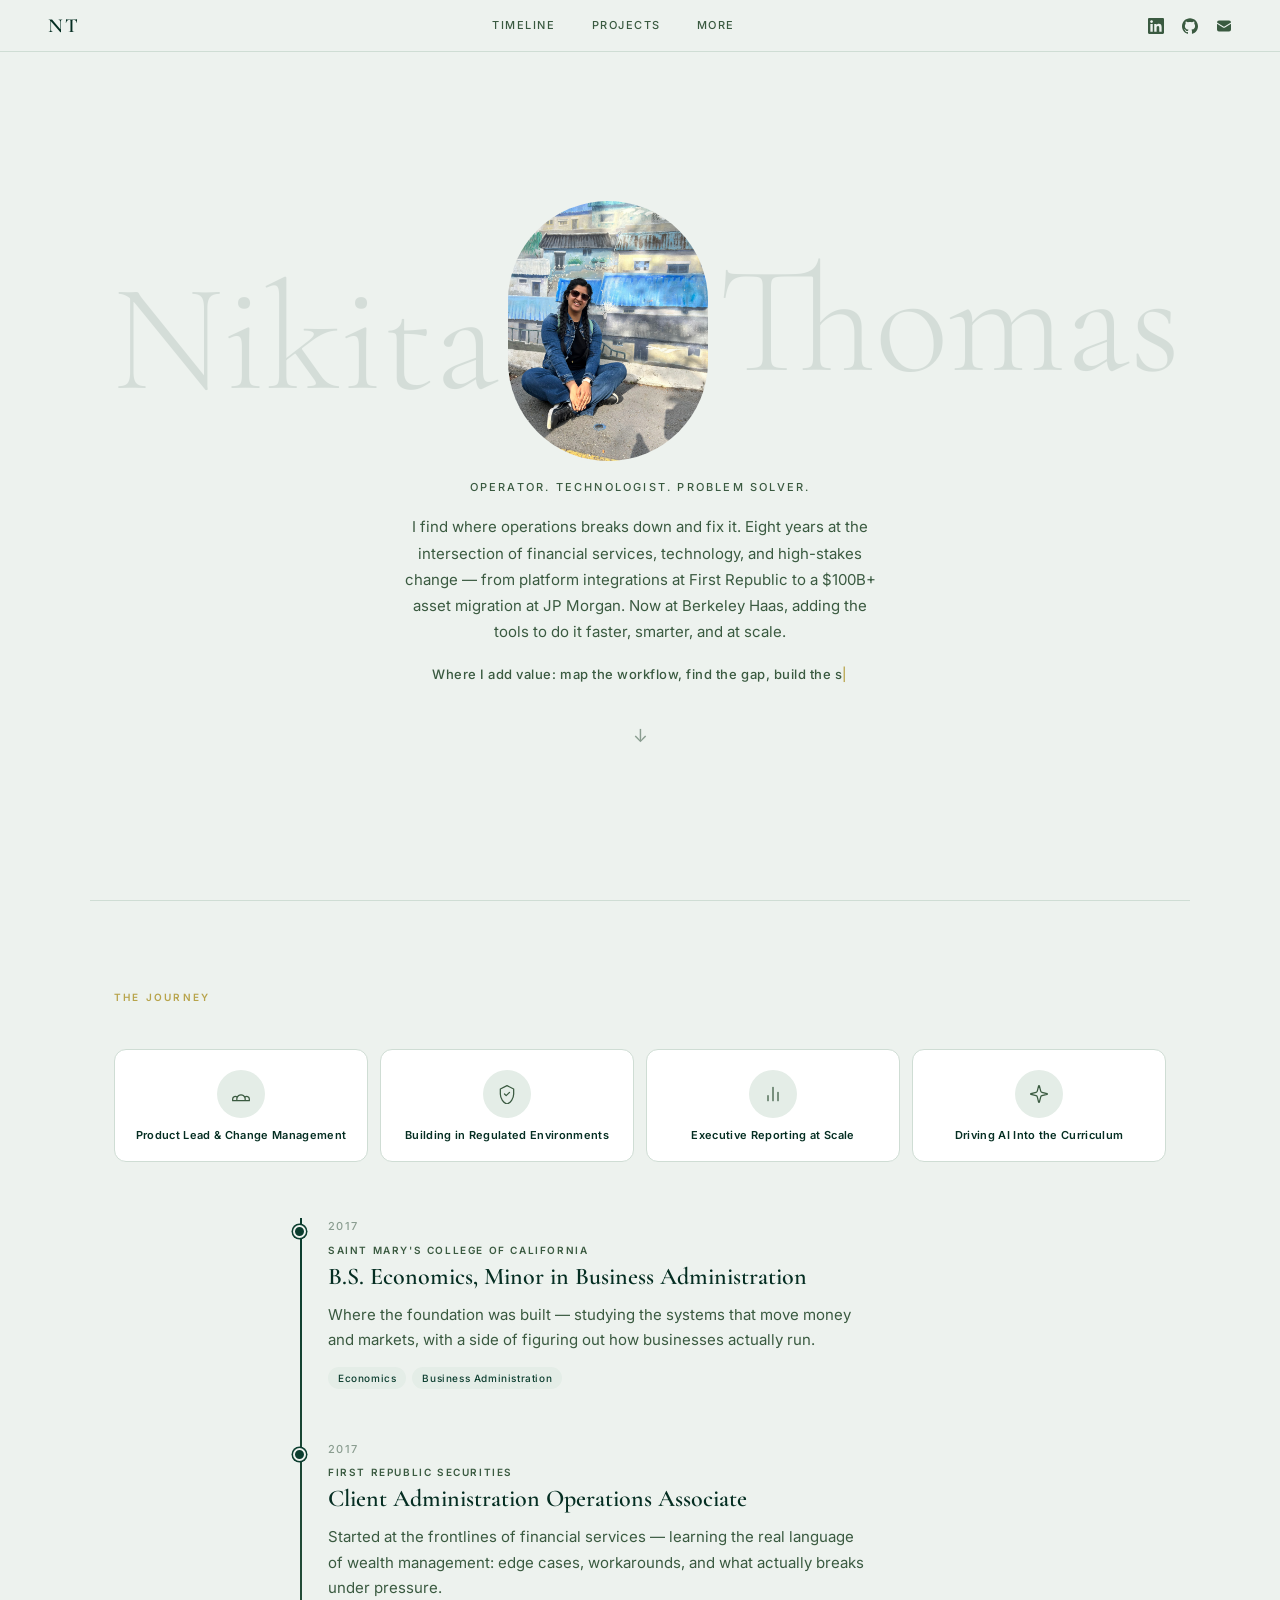
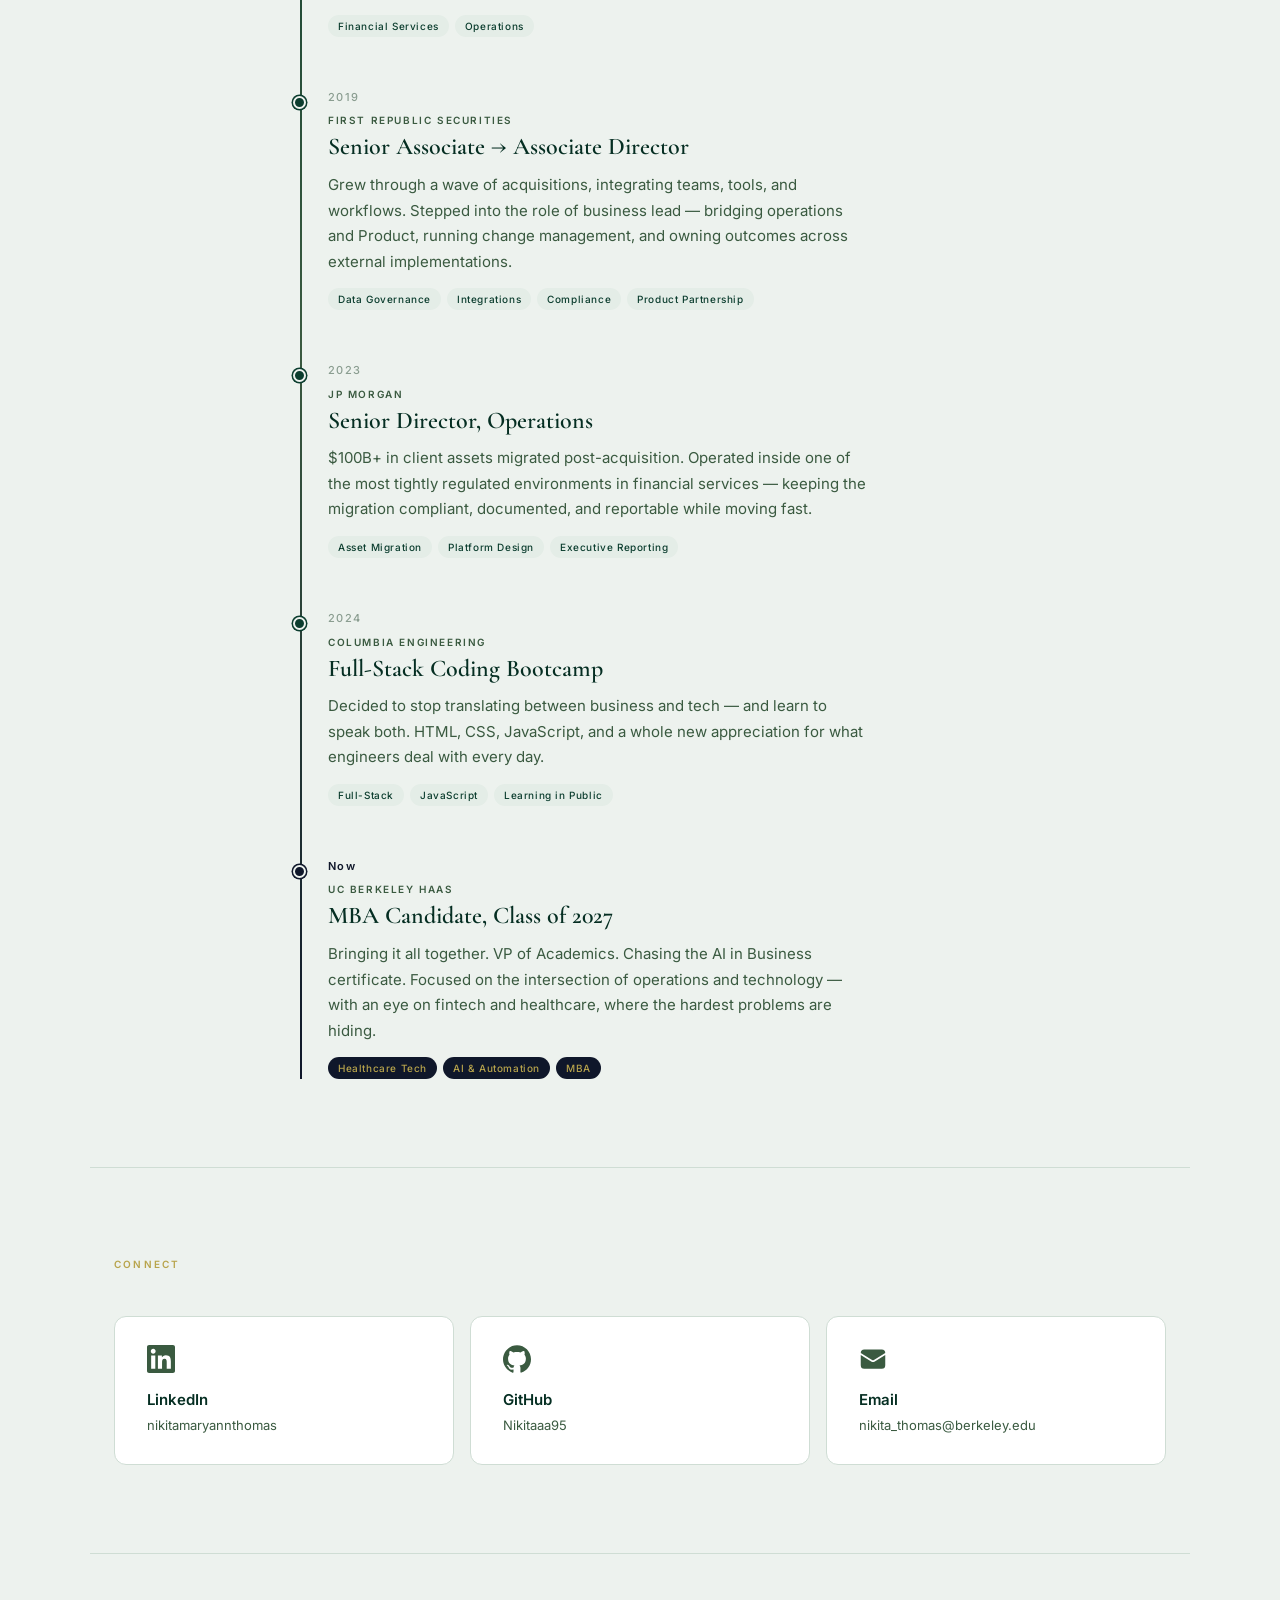
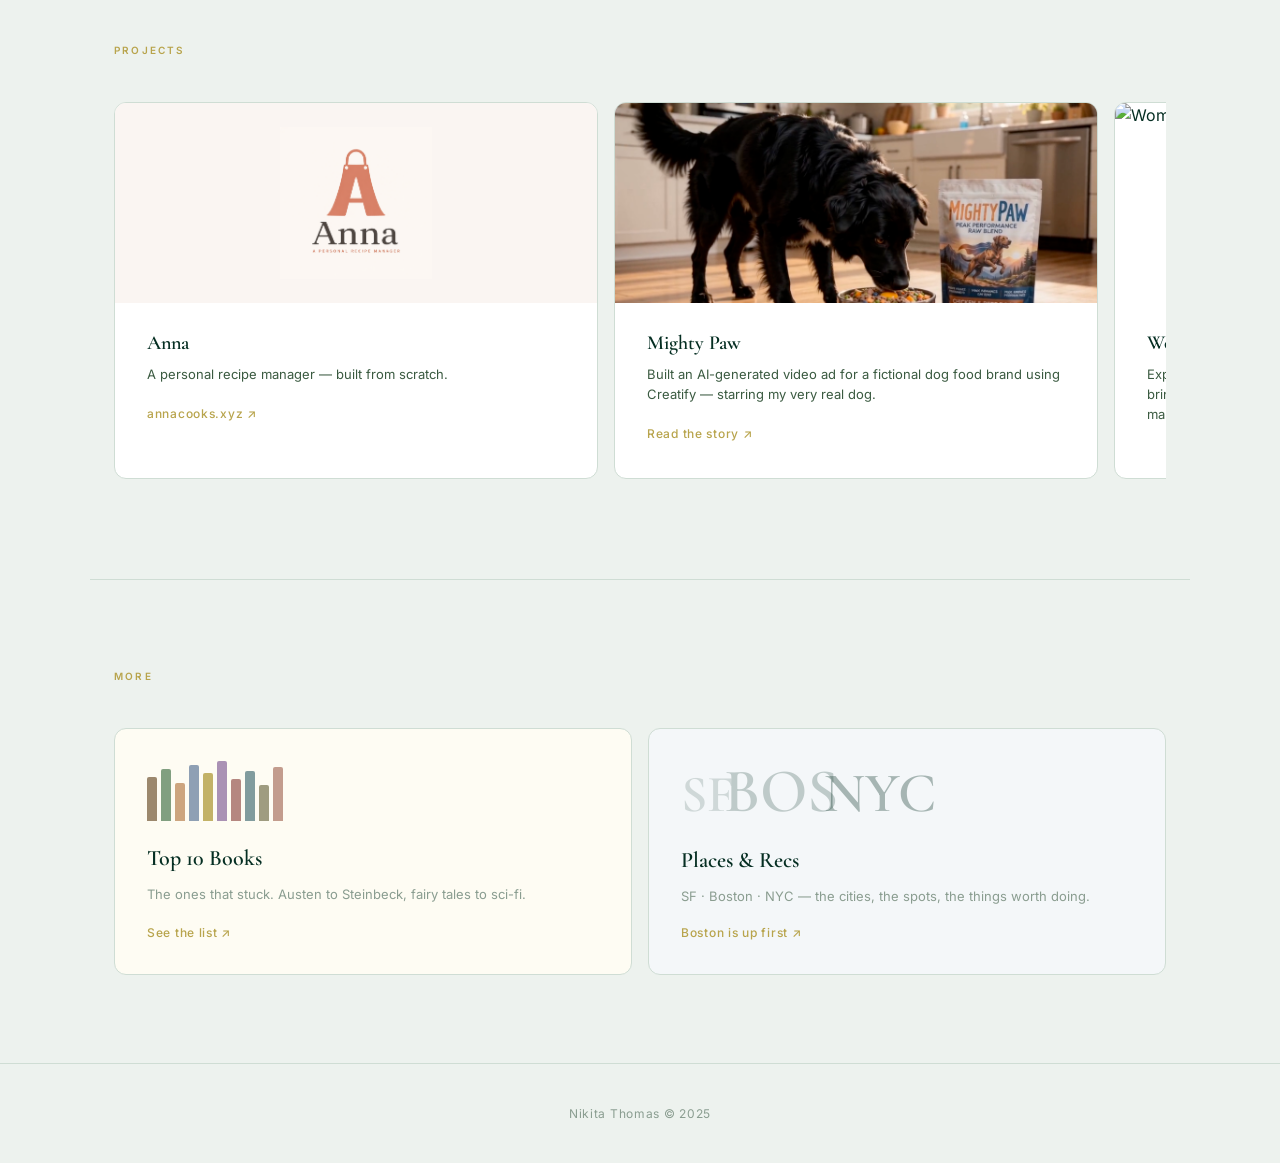
==== commit 7fcb9f69: "Add Boston places & recs page with seasonal guide and food recs" ====
--- a/index.html
+++ b/index.html
@@ -273,15 +273,16 @@
         <p>The ones that stuck. Austen to Steinbeck, fairy tales to sci-fi.</p>
         <span class="bento-link">See the list ↗</span>
       </a>
-      <div class="bento-card bento-card--places">
+      <a href="boston.html" class="bento-card bento-card--places">
         <div class="bento-city-text">
           <span class="city-initial">SF</span>
           <span class="city-initial">BOS</span>
           <span class="city-initial">NYC</span>
         </div>
         <h3>Places &amp; Recs</h3>
-        <p>SF · Boston · NYC — the cities, the spots, the things worth doing. Coming soon.</p>
-      </div>
+        <p>SF · Boston · NYC — the cities, the spots, the things worth doing.</p>
+        <span class="bento-link">Boston is up first ↗</span>
+      </a>
     </div>
   </section>
 
--- a/assets/css/style.css
+++ b/assets/css/style.css
@@ -639,6 +639,16 @@
 
 .bento-card--places {
   background: #f4f7f9;
+  text-decoration: none;
+  color: var(--text-dark);
+  display: flex;
+  flex-direction: column;
+  transition: border-color 0.2s, transform 0.2s;
+}
+
+.bento-card--places:hover {
+  border-color: var(--gold);
+  transform: translateY(-2px);
 }
 
 .bento-city-text {
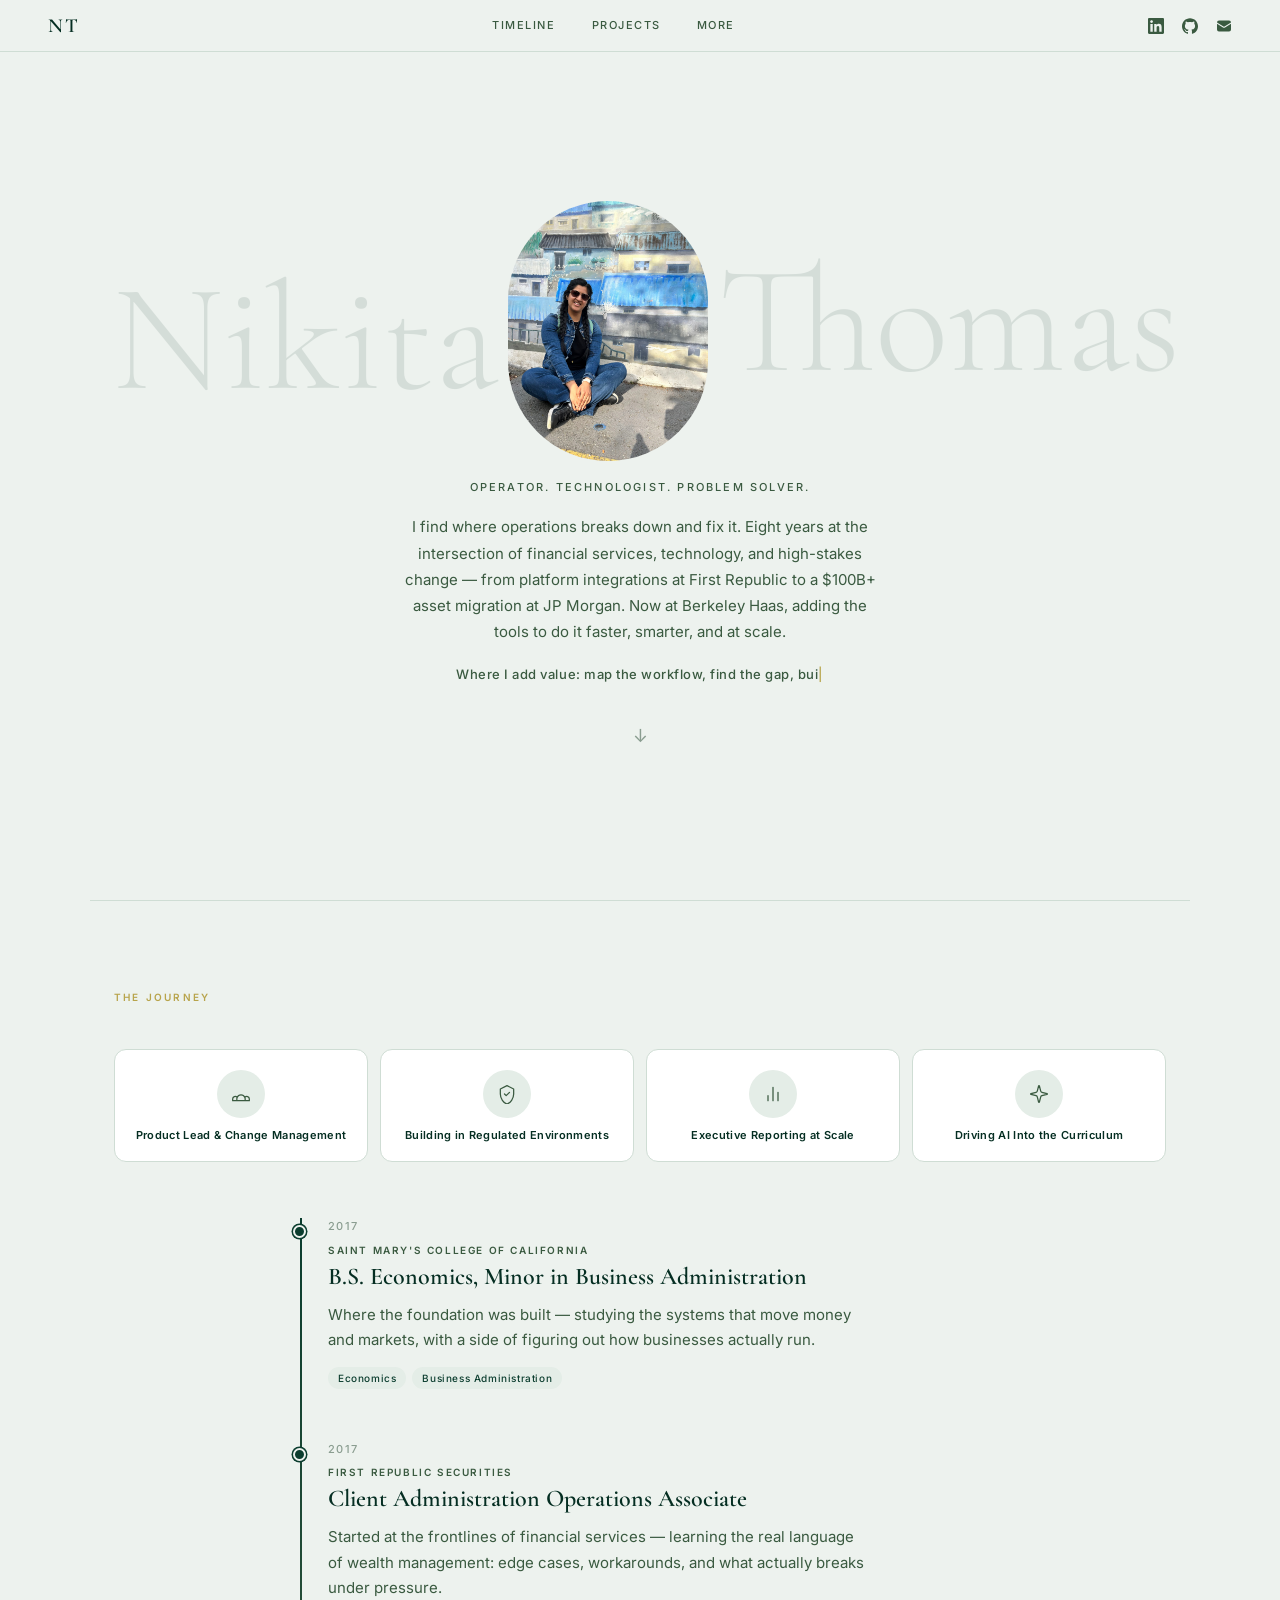
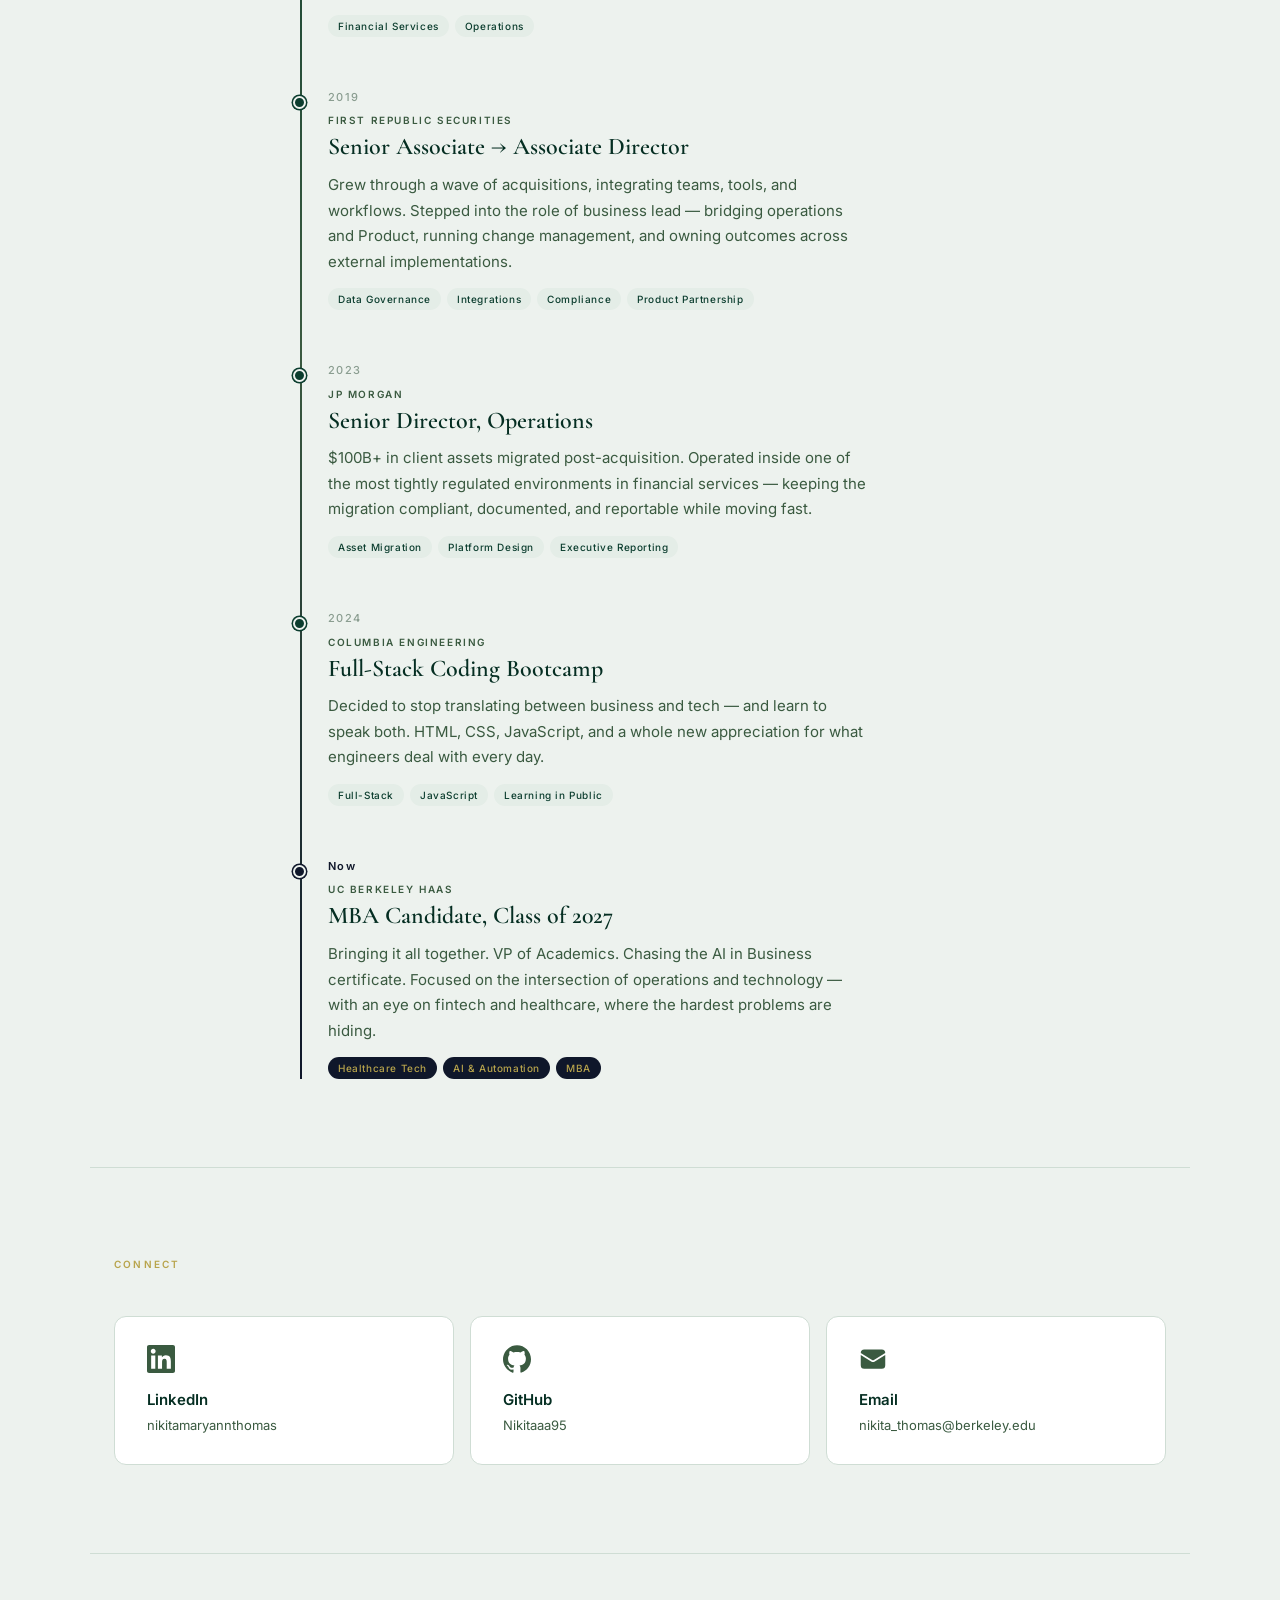
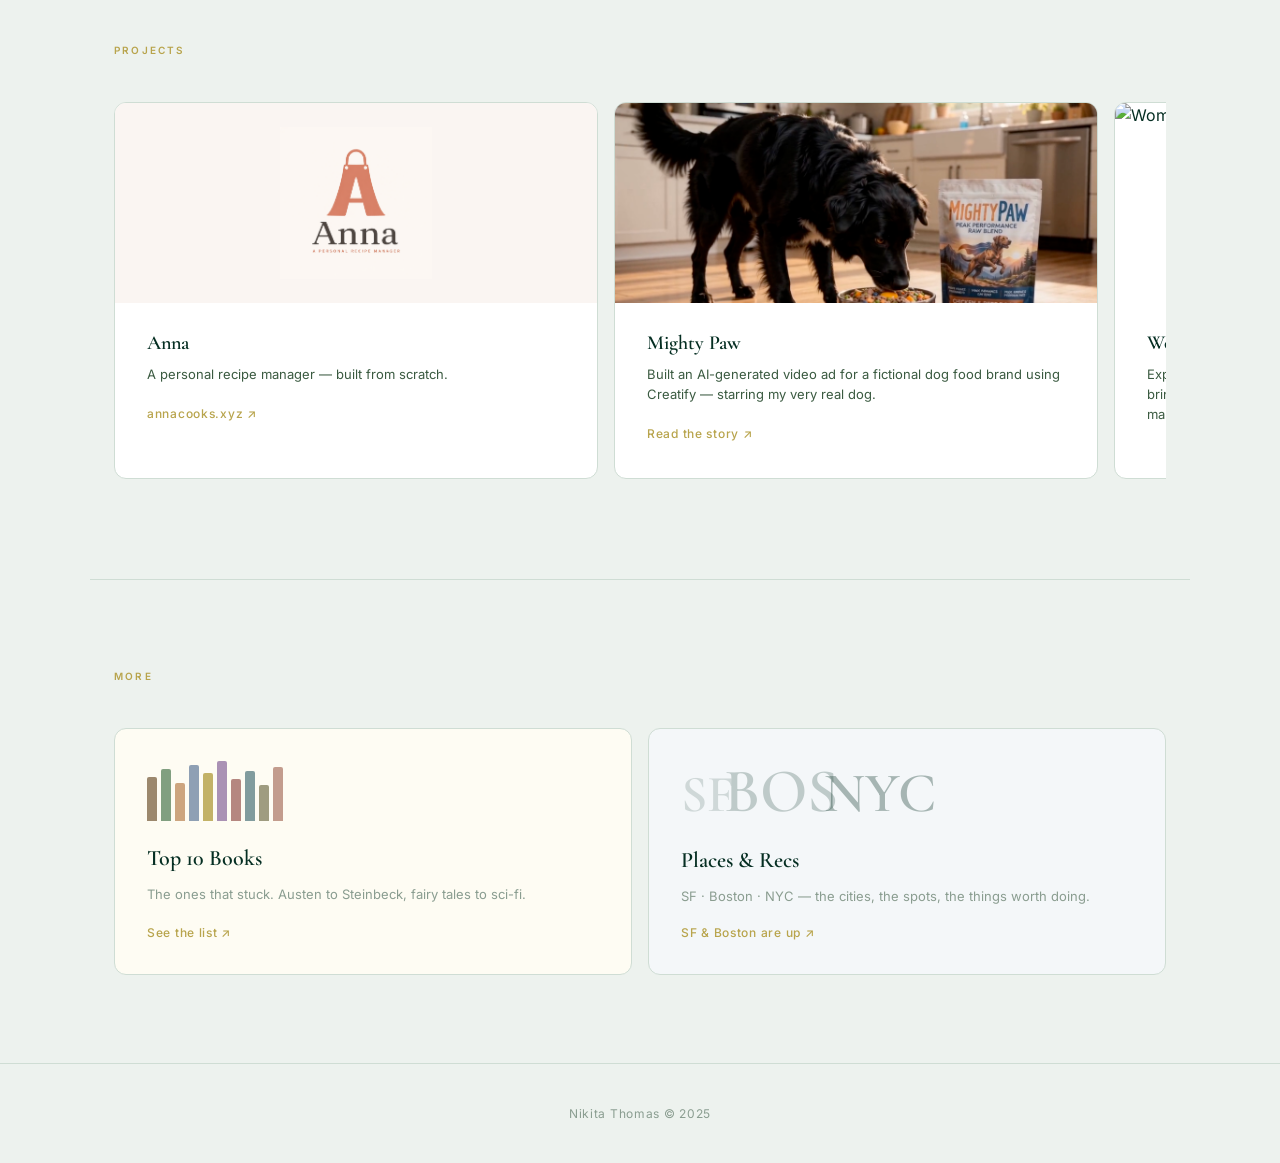
==== commit c3fff13a: "Add SF places page, cross-link cities, update bento card" ====
--- a/index.html
+++ b/index.html
@@ -273,7 +273,7 @@
         <p>The ones that stuck. Austen to Steinbeck, fairy tales to sci-fi.</p>
         <span class="bento-link">See the list ↗</span>
       </a>
-      <a href="boston.html" class="bento-card bento-card--places">
+      <a href="sf.html" class="bento-card bento-card--places">
         <div class="bento-city-text">
           <span class="city-initial">SF</span>
           <span class="city-initial">BOS</span>
@@ -281,7 +281,7 @@
         </div>
         <h3>Places &amp; Recs</h3>
         <p>SF · Boston · NYC — the cities, the spots, the things worth doing.</p>
-        <span class="bento-link">Boston is up first ↗</span>
+        <span class="bento-link">SF & Boston are up ↗</span>
       </a>
     </div>
   </section>
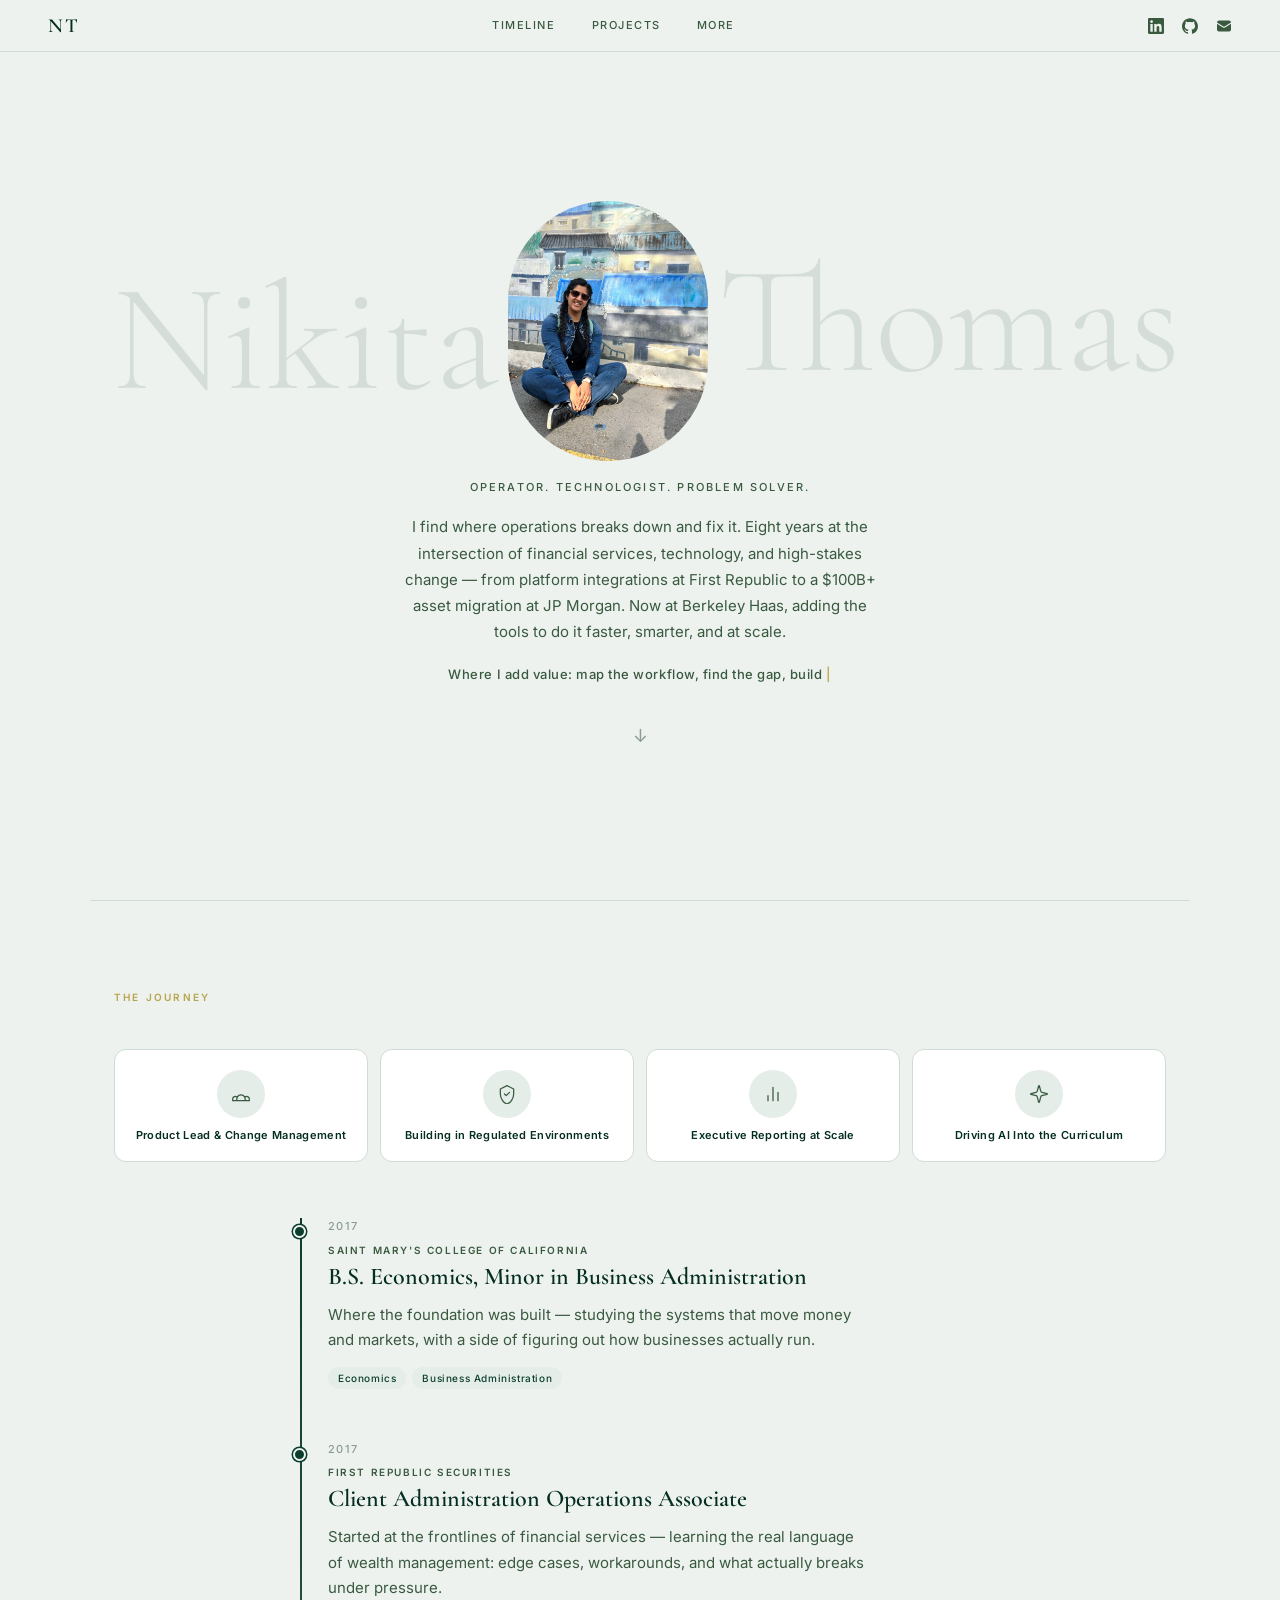
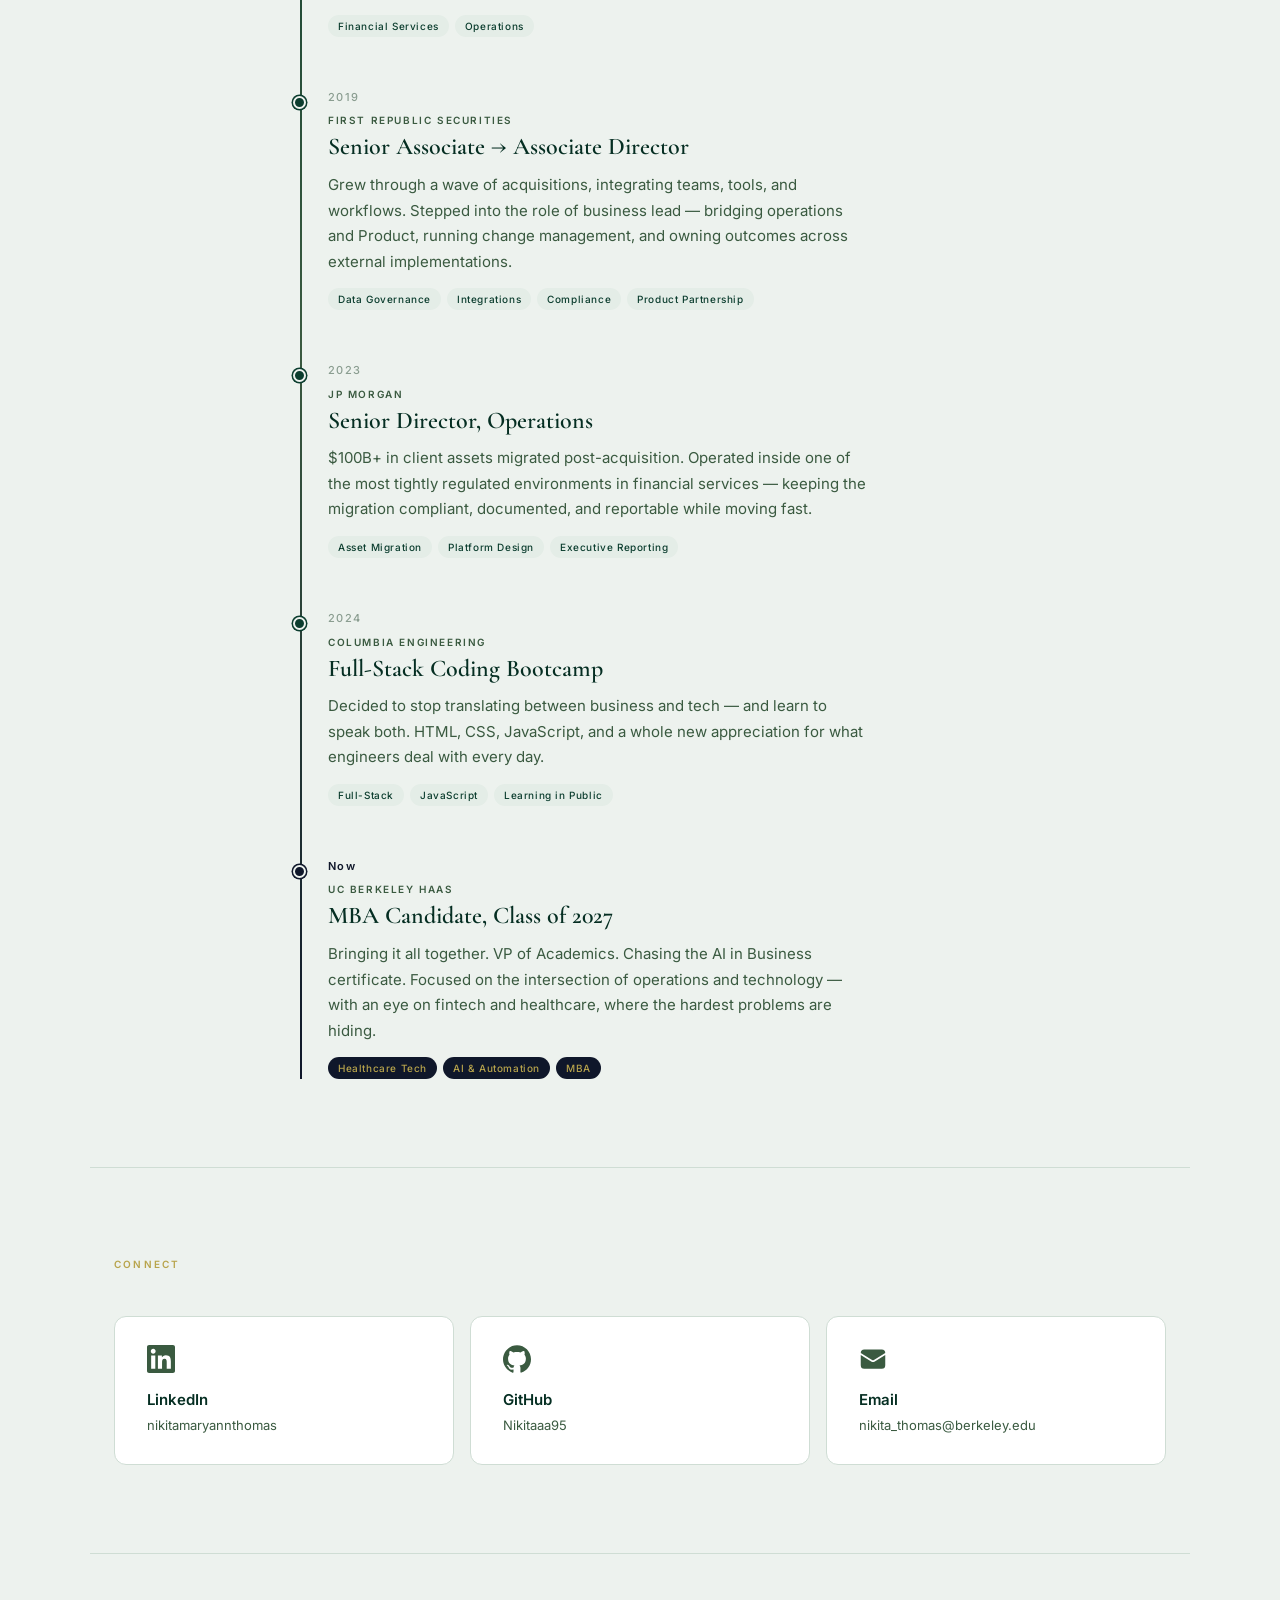
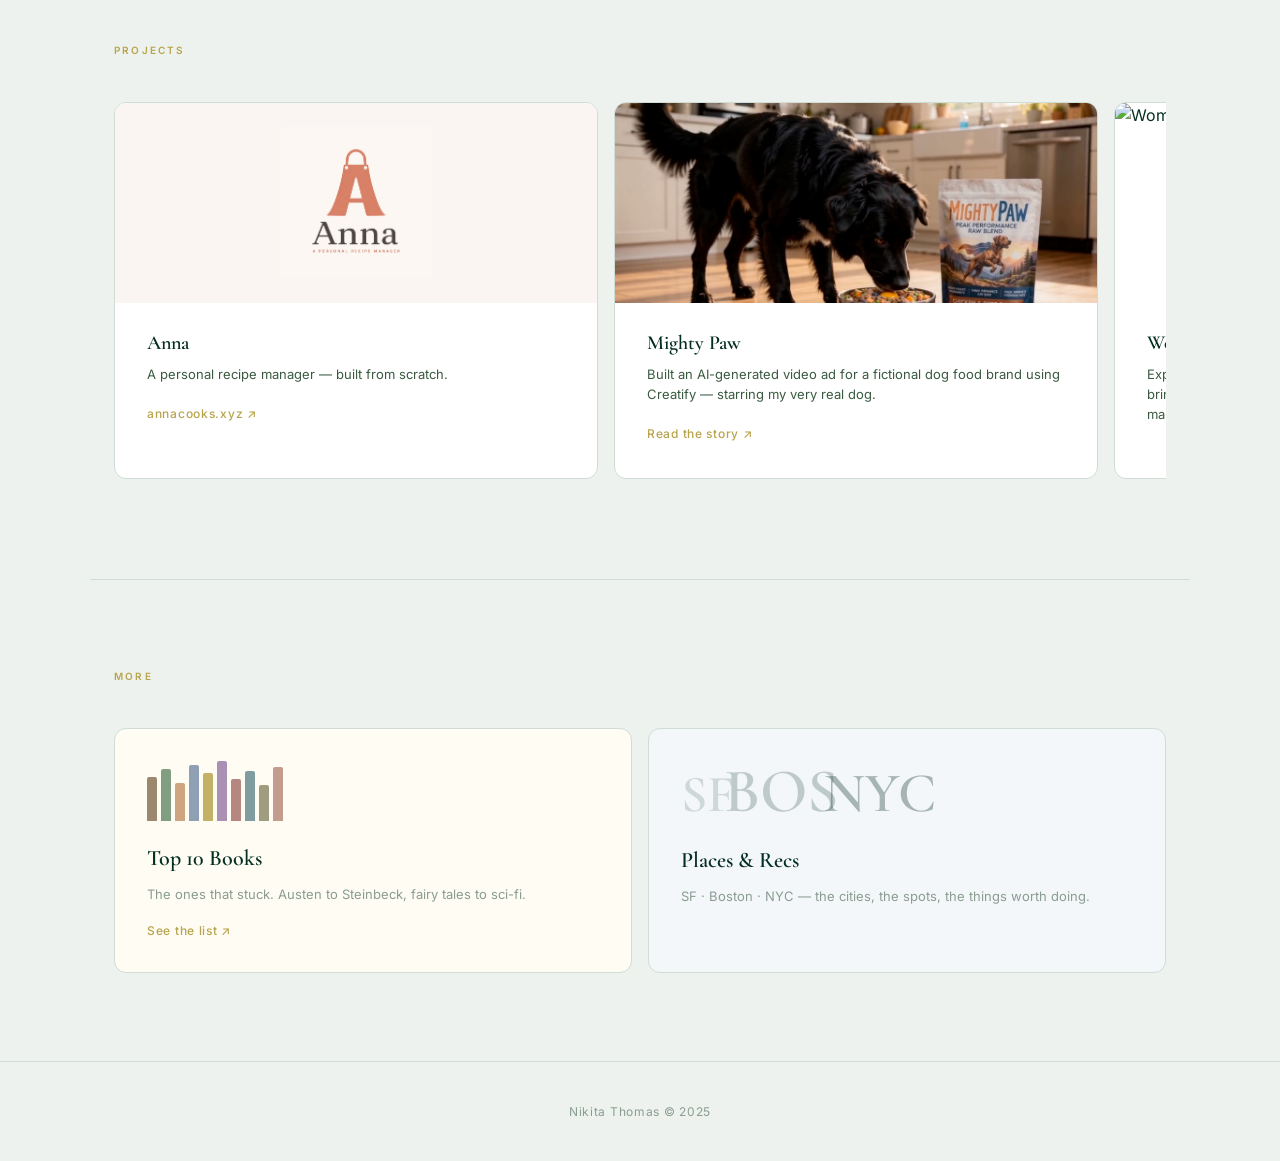
==== commit cb01ecc2: "Make city initials individual hover links on places bento card" ====
--- a/index.html
+++ b/index.html
@@ -273,16 +273,15 @@
         <p>The ones that stuck. Austen to Steinbeck, fairy tales to sci-fi.</p>
         <span class="bento-link">See the list ↗</span>
       </a>
-      <a href="sf.html" class="bento-card bento-card--places">
+      <div class="bento-card bento-card--places">
         <div class="bento-city-text">
-          <span class="city-initial">SF</span>
-          <span class="city-initial">BOS</span>
-          <span class="city-initial">NYC</span>
+          <a href="sf.html" class="city-initial">SF<span class="city-tip">San Francisco ↗</span></a>
+          <a href="boston.html" class="city-initial">BOS<span class="city-tip">Boston ↗</span></a>
+          <span class="city-initial city-initial--soon">NYC<span class="city-tip">Coming soon</span></span>
         </div>
         <h3>Places &amp; Recs</h3>
         <p>SF · Boston · NYC — the cities, the spots, the things worth doing.</p>
-        <span class="bento-link">SF & Boston are up ↗</span>
-      </a>
+      </div>
     </div>
   </section>
 
--- a/assets/css/style.css
+++ b/assets/css/style.css
@@ -639,16 +639,8 @@
 
 .bento-card--places {
   background: #f4f7f9;
-  text-decoration: none;
-  color: var(--text-dark);
   display: flex;
   flex-direction: column;
-  transition: border-color 0.2s, transform 0.2s;
-}
-
-.bento-card--places:hover {
-  border-color: var(--gold);
-  transform: translateY(-2px);
 }
 
 .bento-city-text {
@@ -662,6 +654,9 @@
   font-family: 'Cormorant Garamond', serif;
   font-weight: 600;
   color: var(--green-deep);
+  text-decoration: none;
+  position: relative;
+  transition: opacity 0.2s, color 0.2s;
 }
 
 .city-initial:nth-child(1) {
@@ -682,6 +677,40 @@
   font-size: 56px;
   opacity: 0.32;
   z-index: 3;
+}
+
+a.city-initial:hover {
+  opacity: 0.9;
+  color: var(--gold);
+  z-index: 10;
+}
+
+.city-initial--soon {
+  cursor: default;
+}
+
+.city-tip {
+  position: absolute;
+  bottom: -28px;
+  left: 50%;
+  transform: translateX(-50%);
+  font-family: 'Inter', sans-serif;
+  font-size: 10px;
+  font-weight: 600;
+  letter-spacing: 0.08em;
+  white-space: nowrap;
+  color: var(--gold);
+  opacity: 0;
+  pointer-events: none;
+  transition: opacity 0.2s;
+}
+
+.city-initial--soon .city-tip {
+  color: var(--text-light);
+}
+
+.city-initial:hover .city-tip {
+  opacity: 1;
 }
 
 /* ── Footer ── */
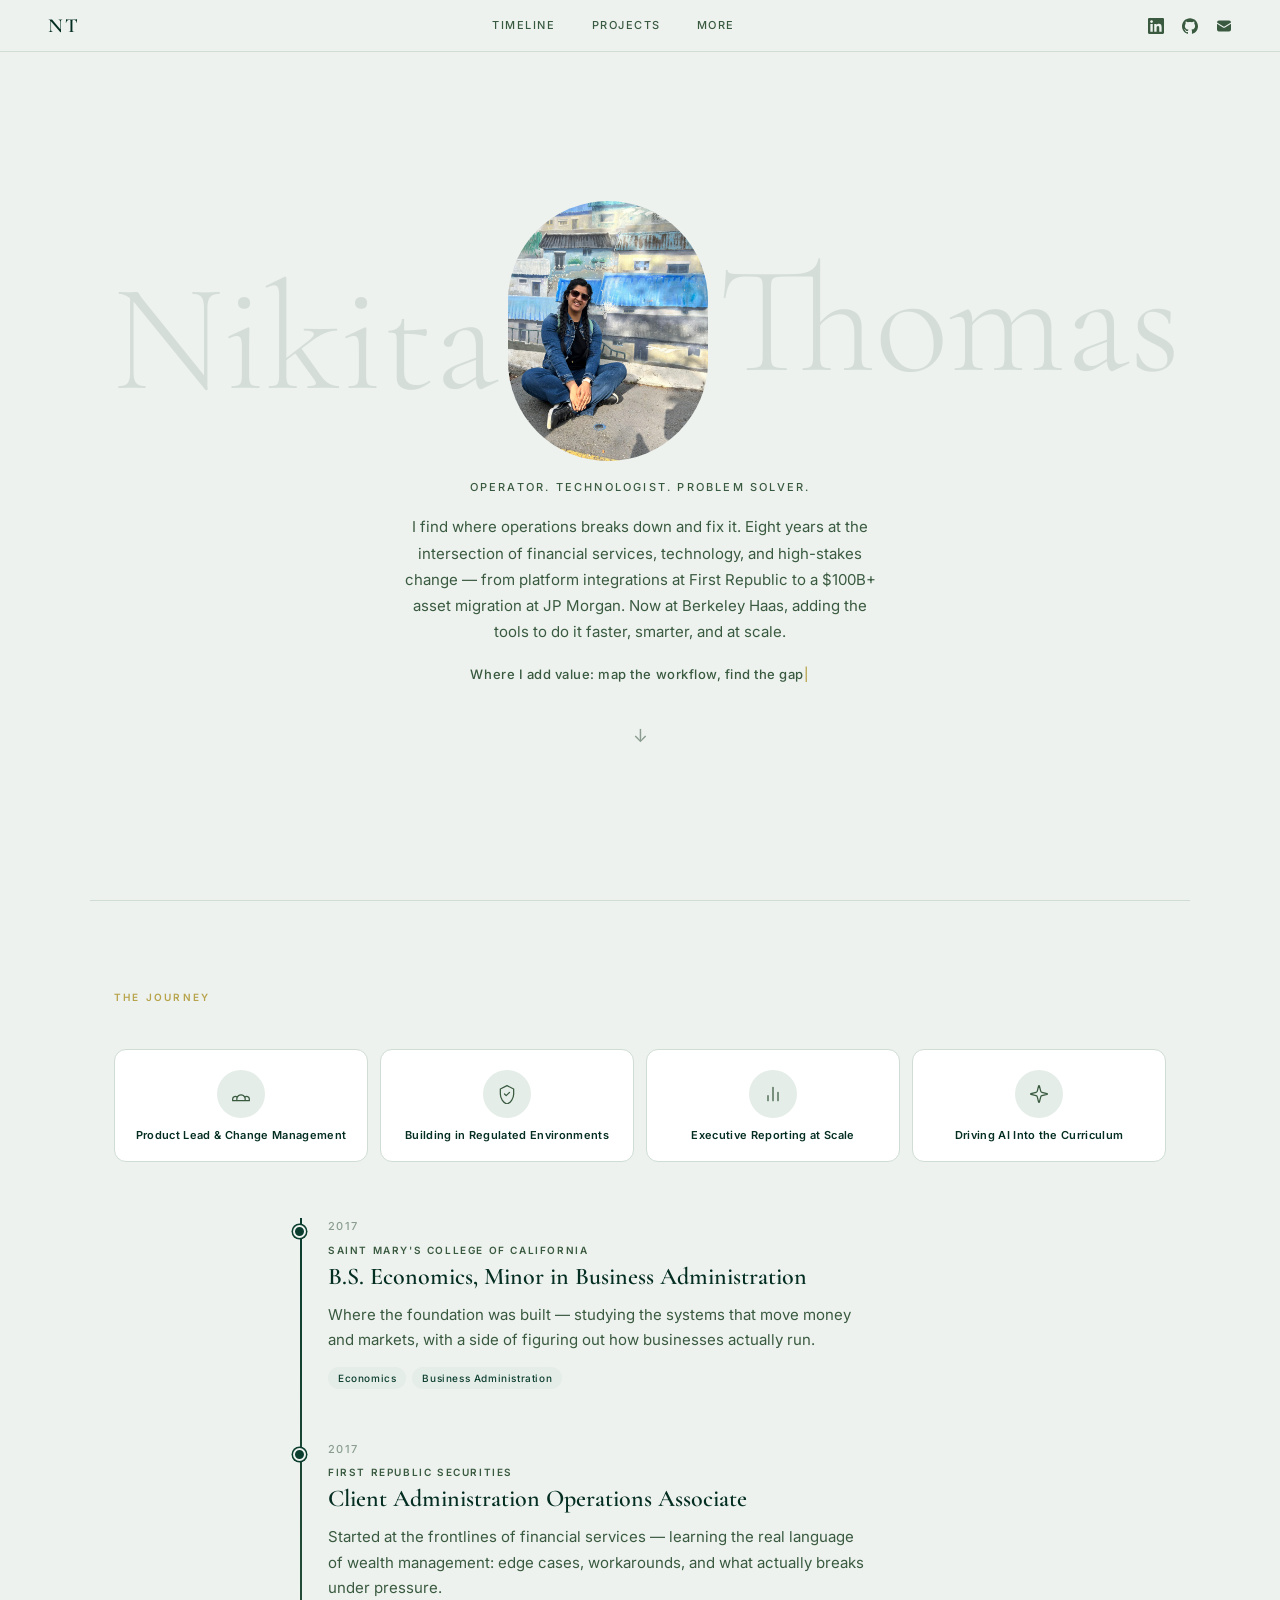
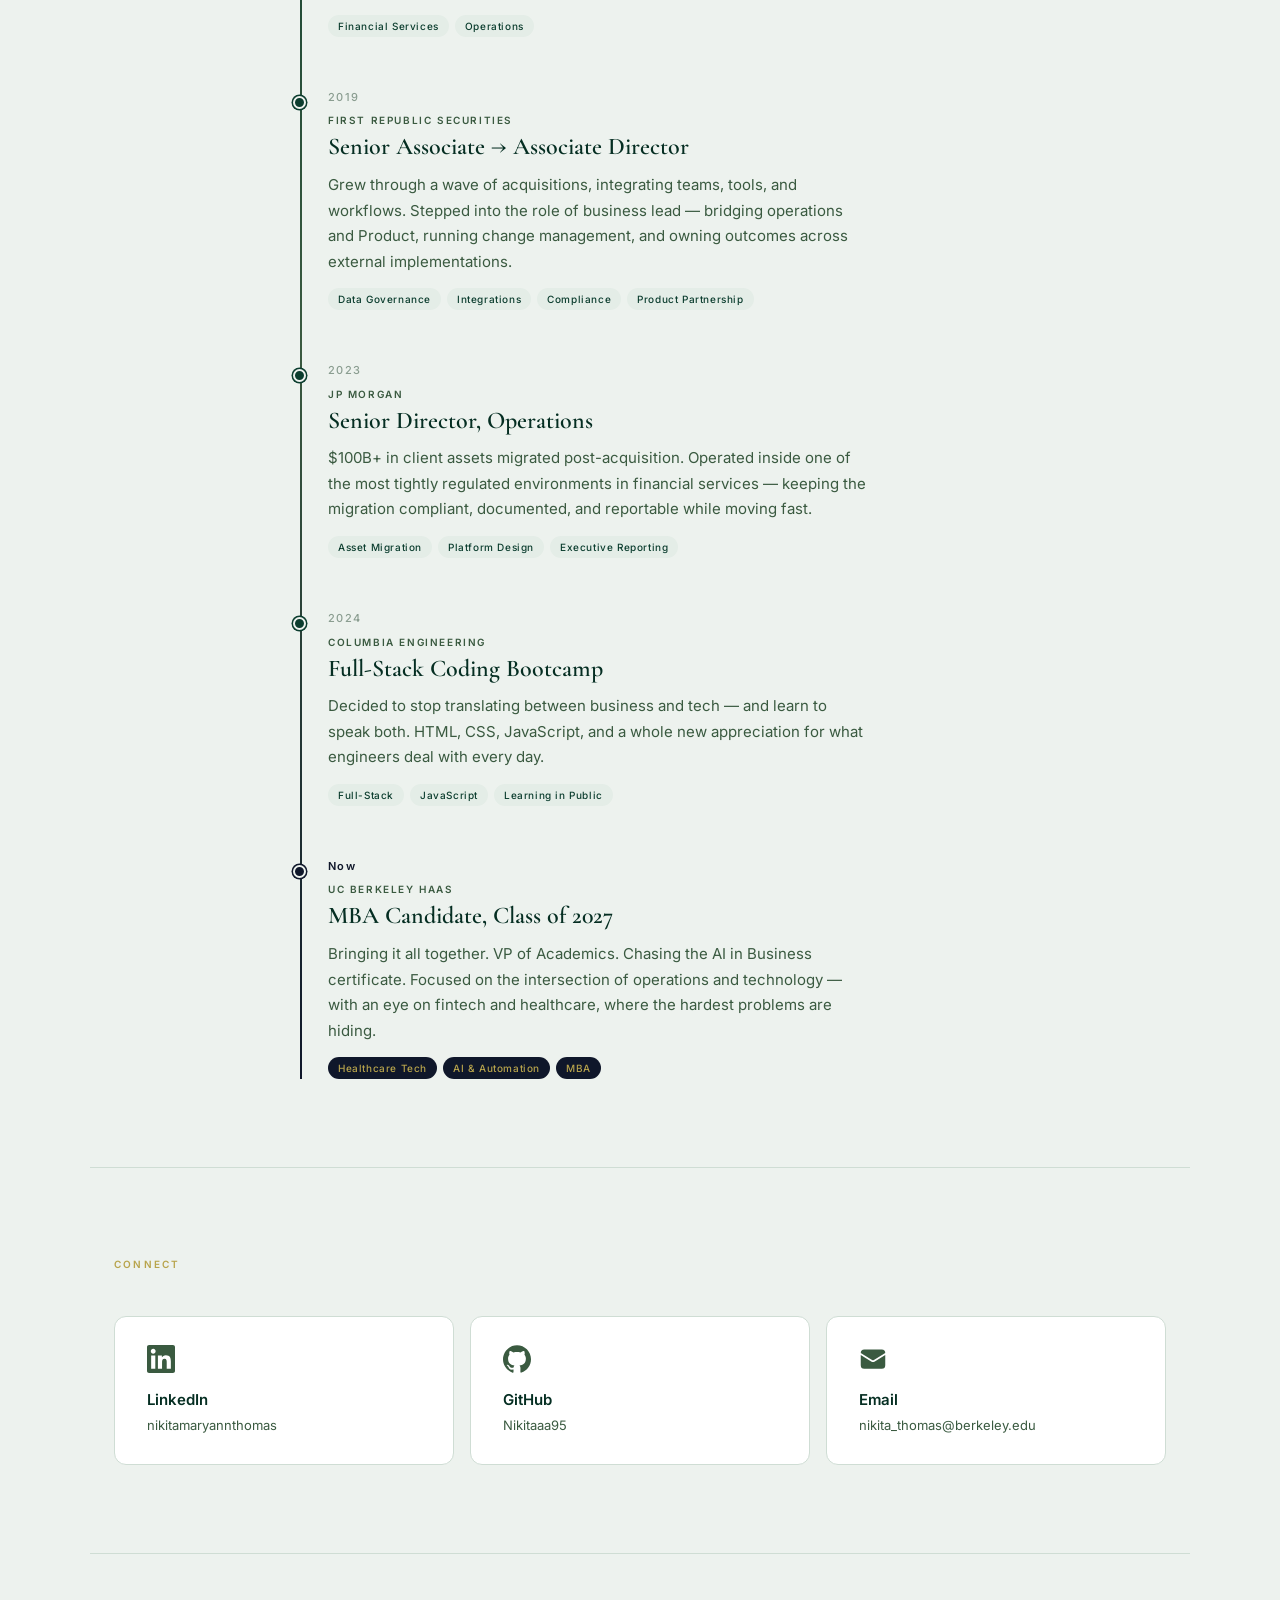
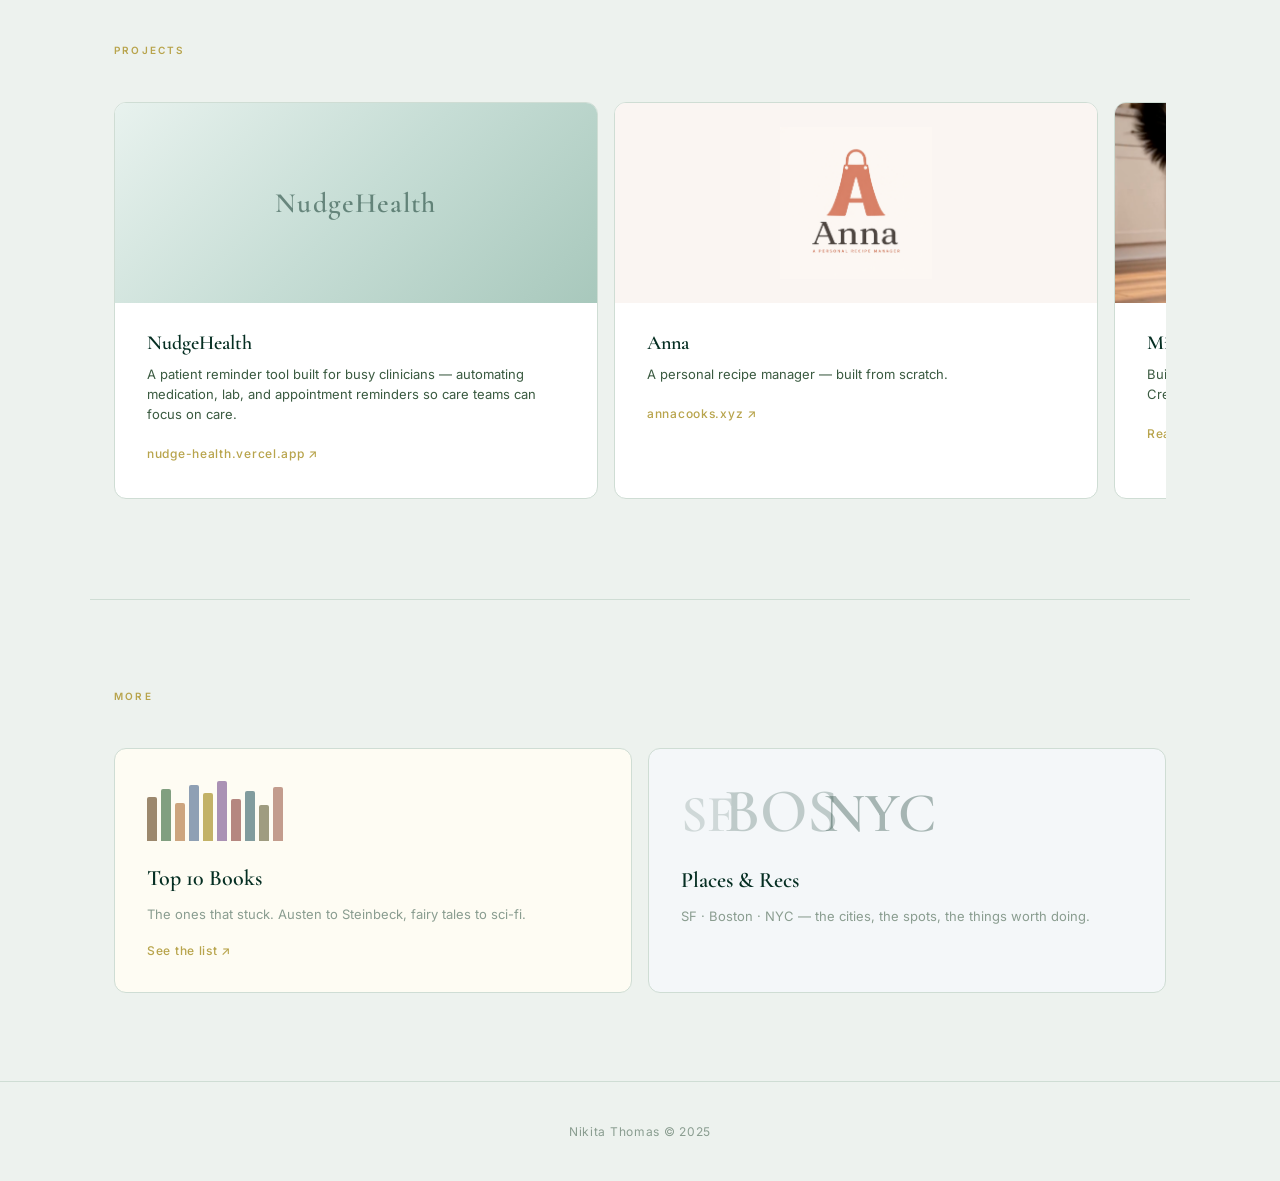
==== commit f626ec06: "Add NudgeHealth project card first in carousel" ====
--- a/index.html
+++ b/index.html
@@ -227,6 +227,16 @@
   <section id="projects" class="section">
     <p class="section-label">Projects</p>
     <div class="projects-grid">
+      <a href="https://nudge-health.vercel.app/" target="_blank" class="project-card">
+        <div class="project-card-placeholder">
+          <span class="placeholder-label">NudgeHealth</span>
+        </div>
+        <div class="project-info">
+          <h3>NudgeHealth</h3>
+          <p>A patient reminder tool built for busy clinicians — automating medication, lab, and appointment reminders so care teams can focus on care.</p>
+          <span class="project-link">nudge-health.vercel.app ↗</span>
+        </div>
+      </a>
       <a href="https://www.annacooks.xyz/" target="_blank" class="project-card">
         <img src="assets/images/anna-logo.png" alt="Anna — A Personal Recipe Manager">
         <div class="project-info">
--- a/assets/css/style.css
+++ b/assets/css/style.css
@@ -536,6 +536,24 @@
   padding: 24px;
 }
 
+.project-card-placeholder {
+  width: 100%;
+  height: 200px;
+  background: linear-gradient(135deg, #e8f2ee 0%, #c6ddd5 50%, #a8c8bc 100%);
+  display: flex;
+  align-items: center;
+  justify-content: center;
+}
+
+.placeholder-label {
+  font-family: 'Cormorant Garamond', serif;
+  font-size: 28px;
+  font-weight: 600;
+  color: var(--green-deep);
+  opacity: 0.5;
+  letter-spacing: 0.04em;
+}
+
 .project-info {
   padding: 24px 32px 32px;
 }
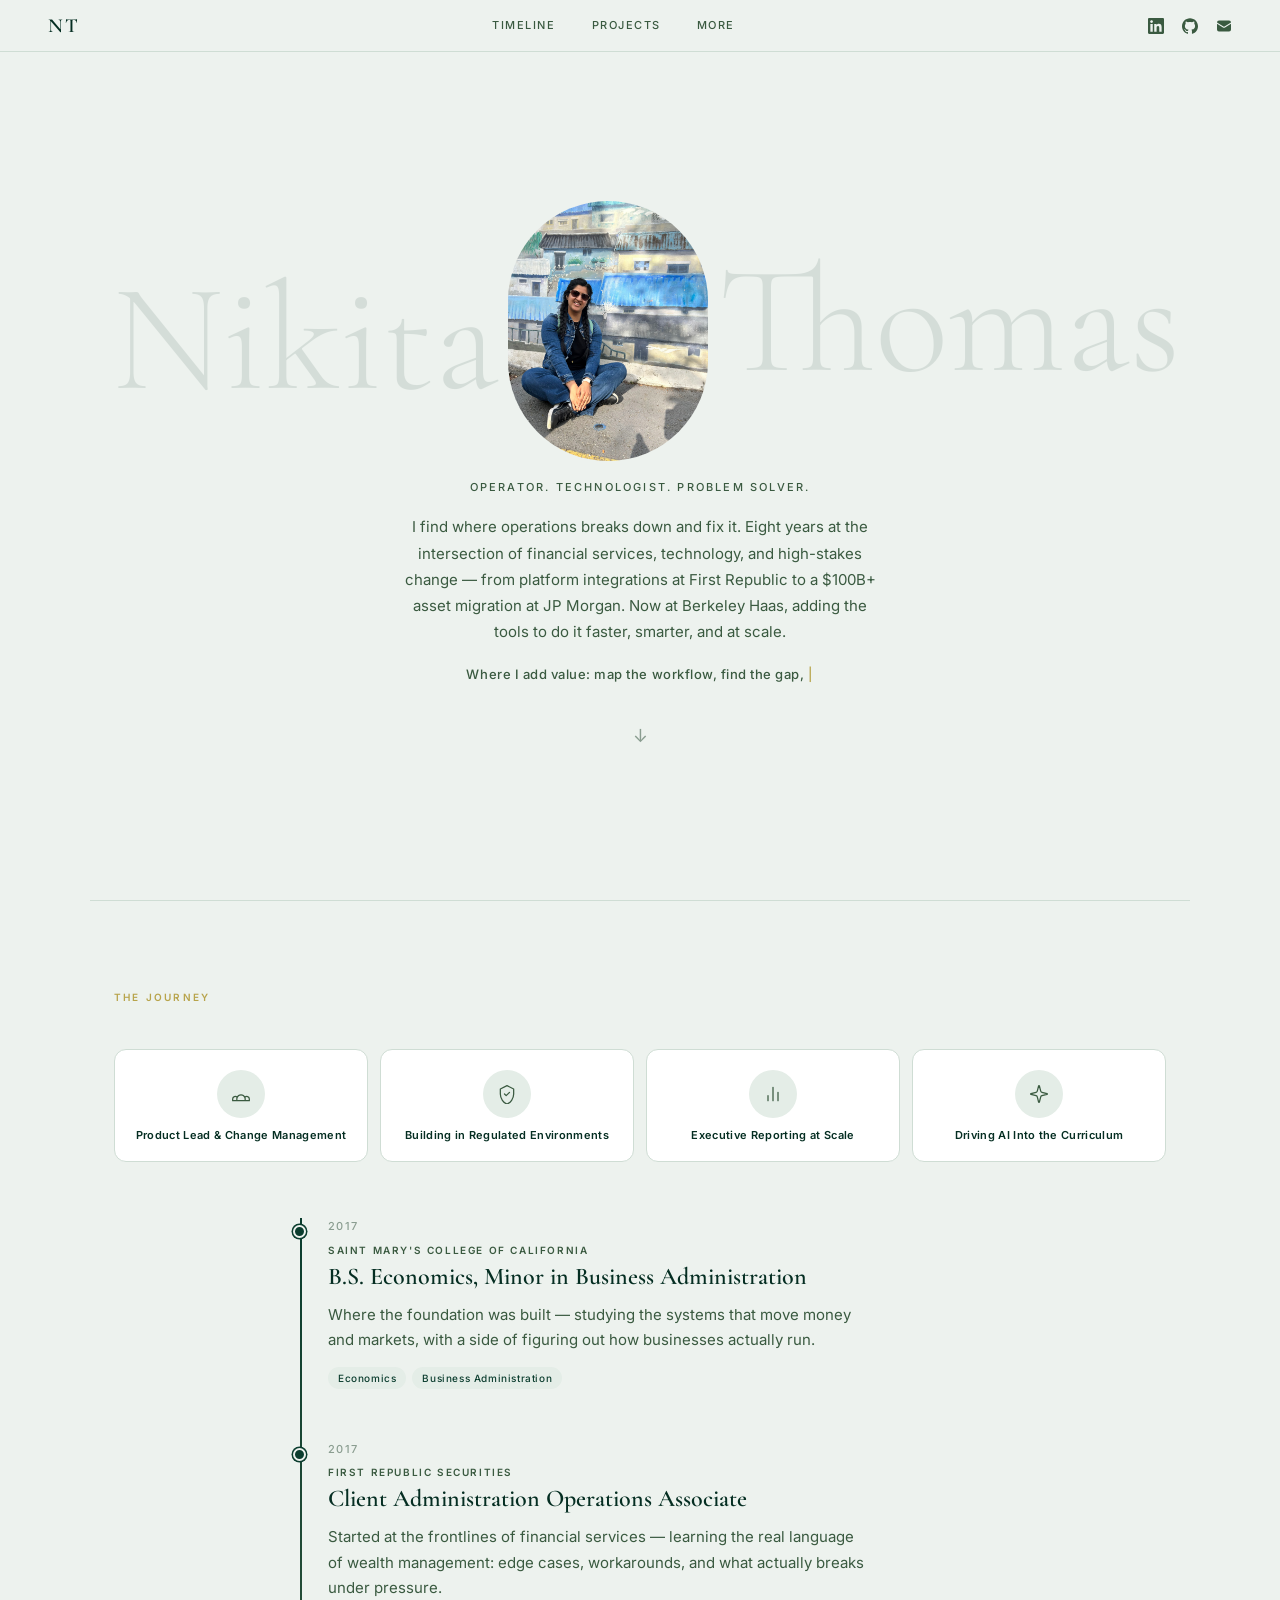
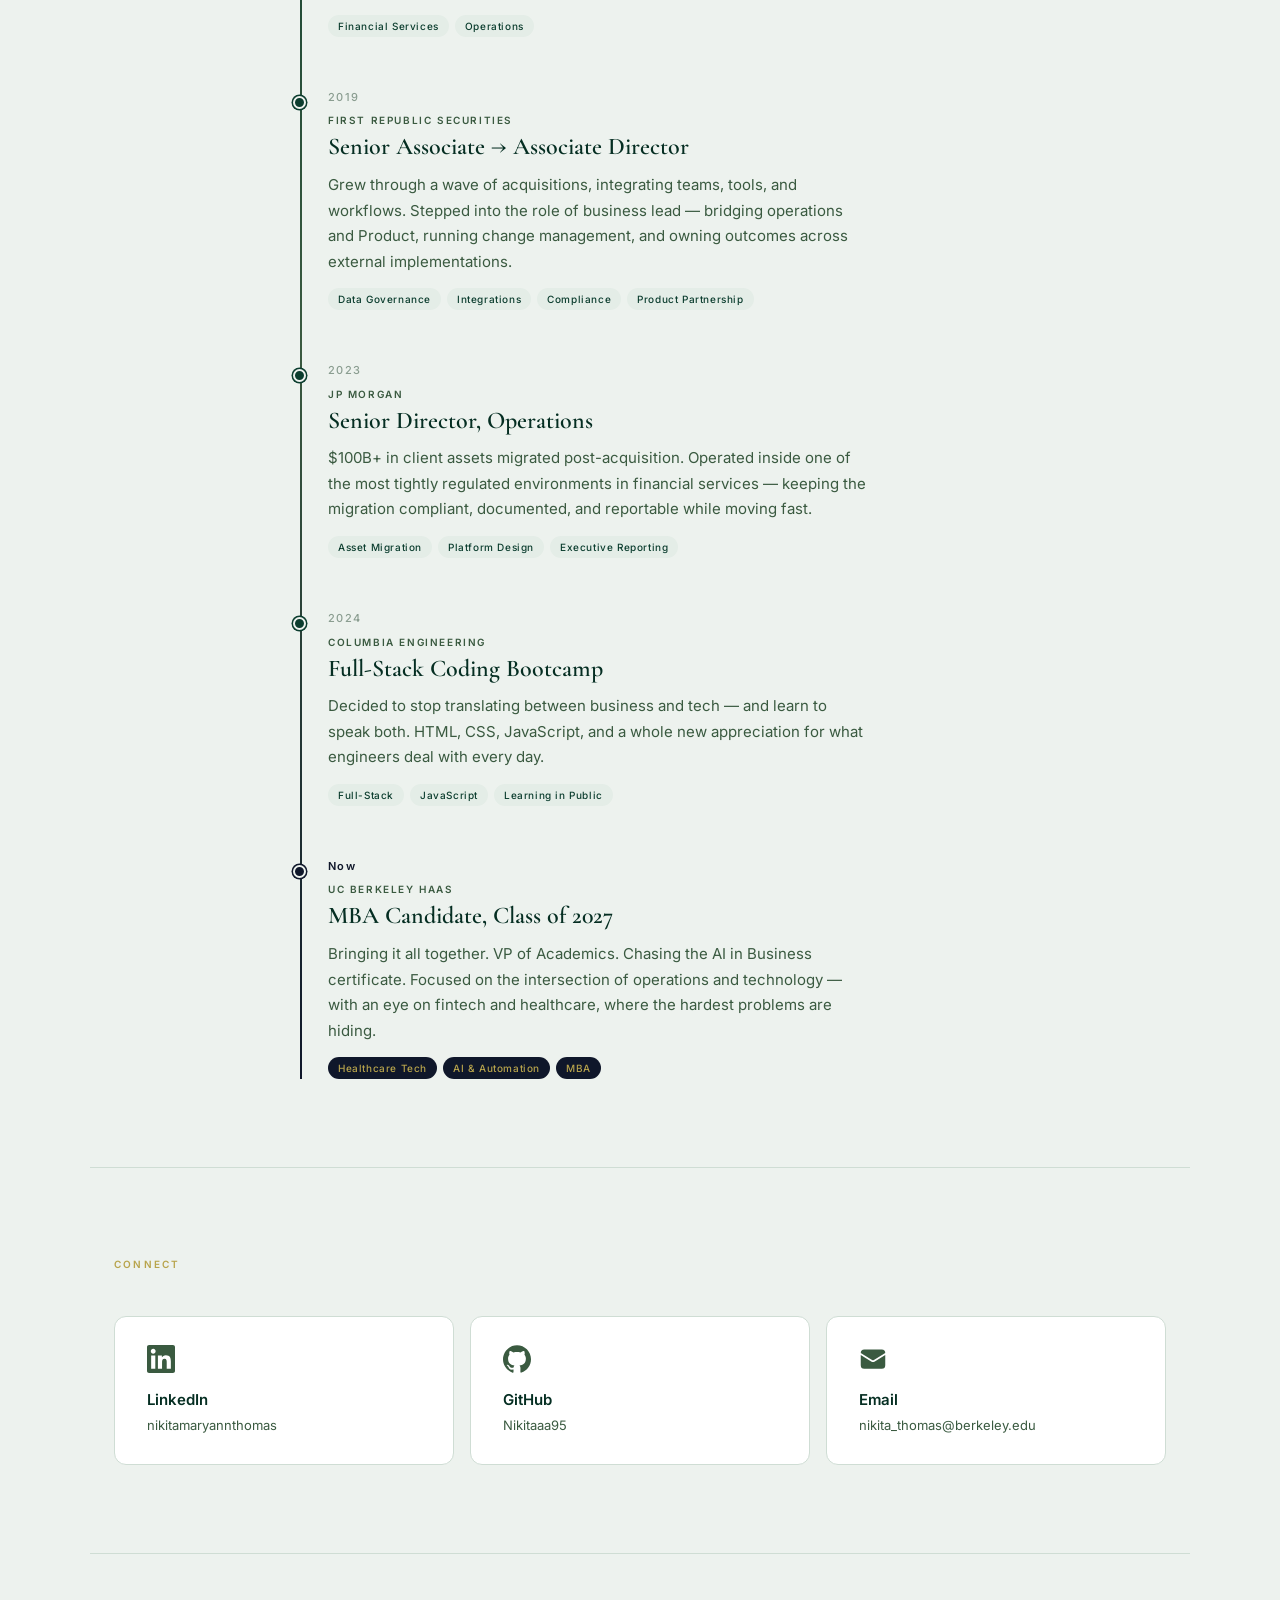
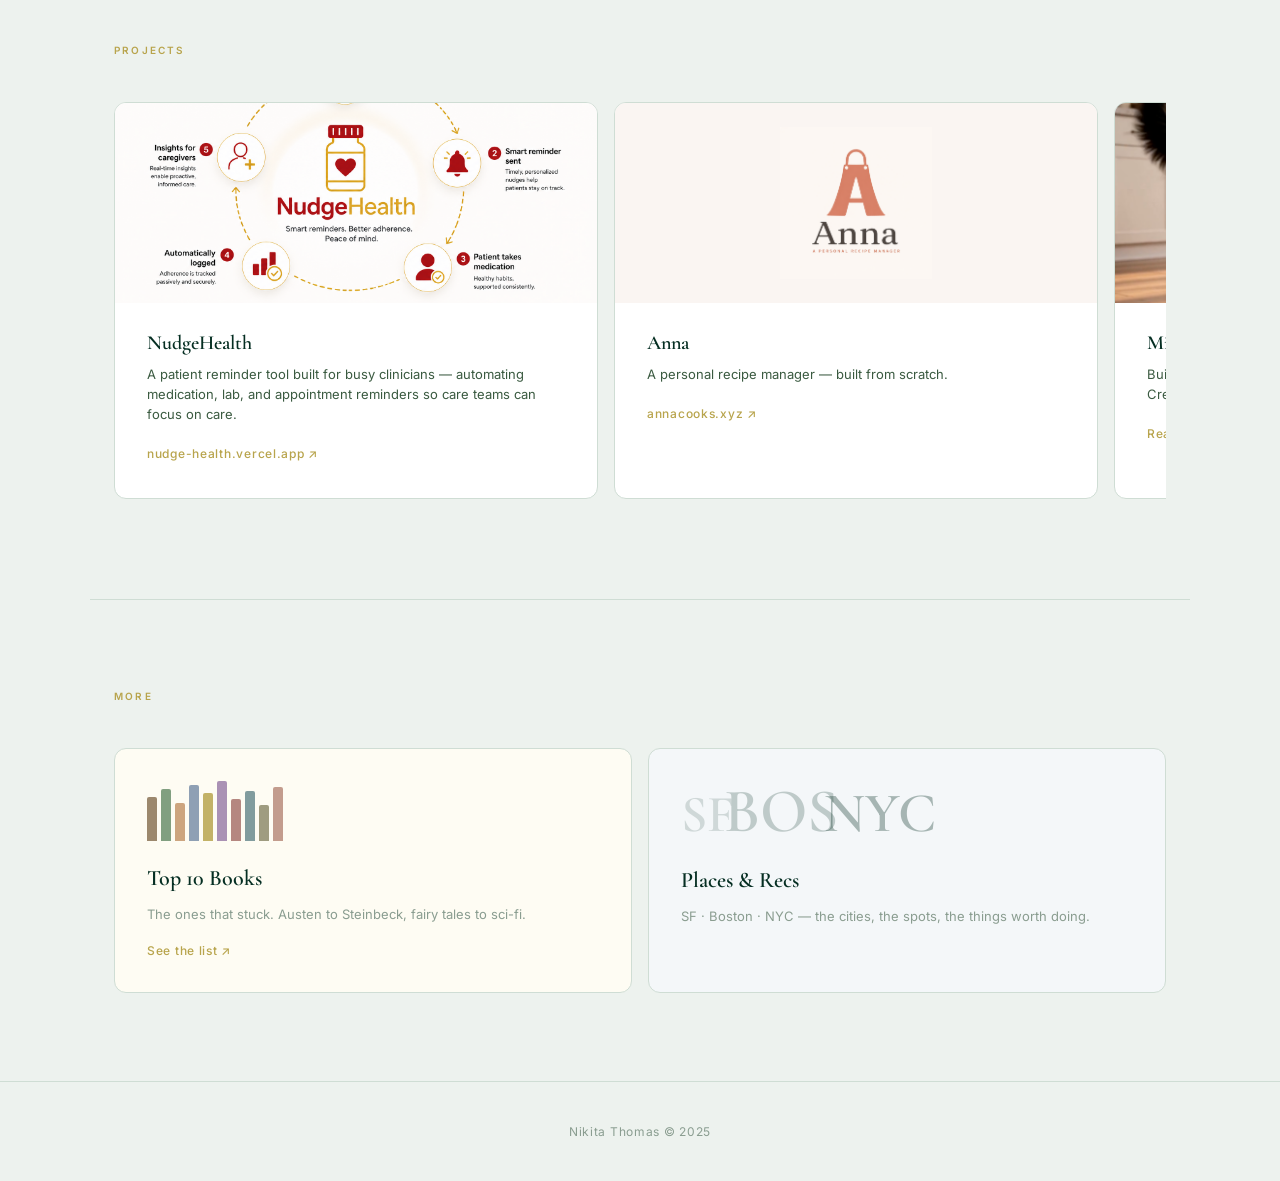
==== commit aee9f1d0: "Swap NudgeHealth placeholder for actual screenshot" ====
--- a/index.html
+++ b/index.html
@@ -228,9 +228,7 @@
     <p class="section-label">Projects</p>
     <div class="projects-grid">
       <a href="https://nudge-health.vercel.app/" target="_blank" class="project-card">
-        <div class="project-card-placeholder">
-          <span class="placeholder-label">NudgeHealth</span>
-        </div>
+        <img src="assets/images/nudgehealth.png" alt="NudgeHealth — Patient Reminder Tool">
         <div class="project-info">
           <h3>NudgeHealth</h3>
           <p>A patient reminder tool built for busy clinicians — automating medication, lab, and appointment reminders so care teams can focus on care.</p>
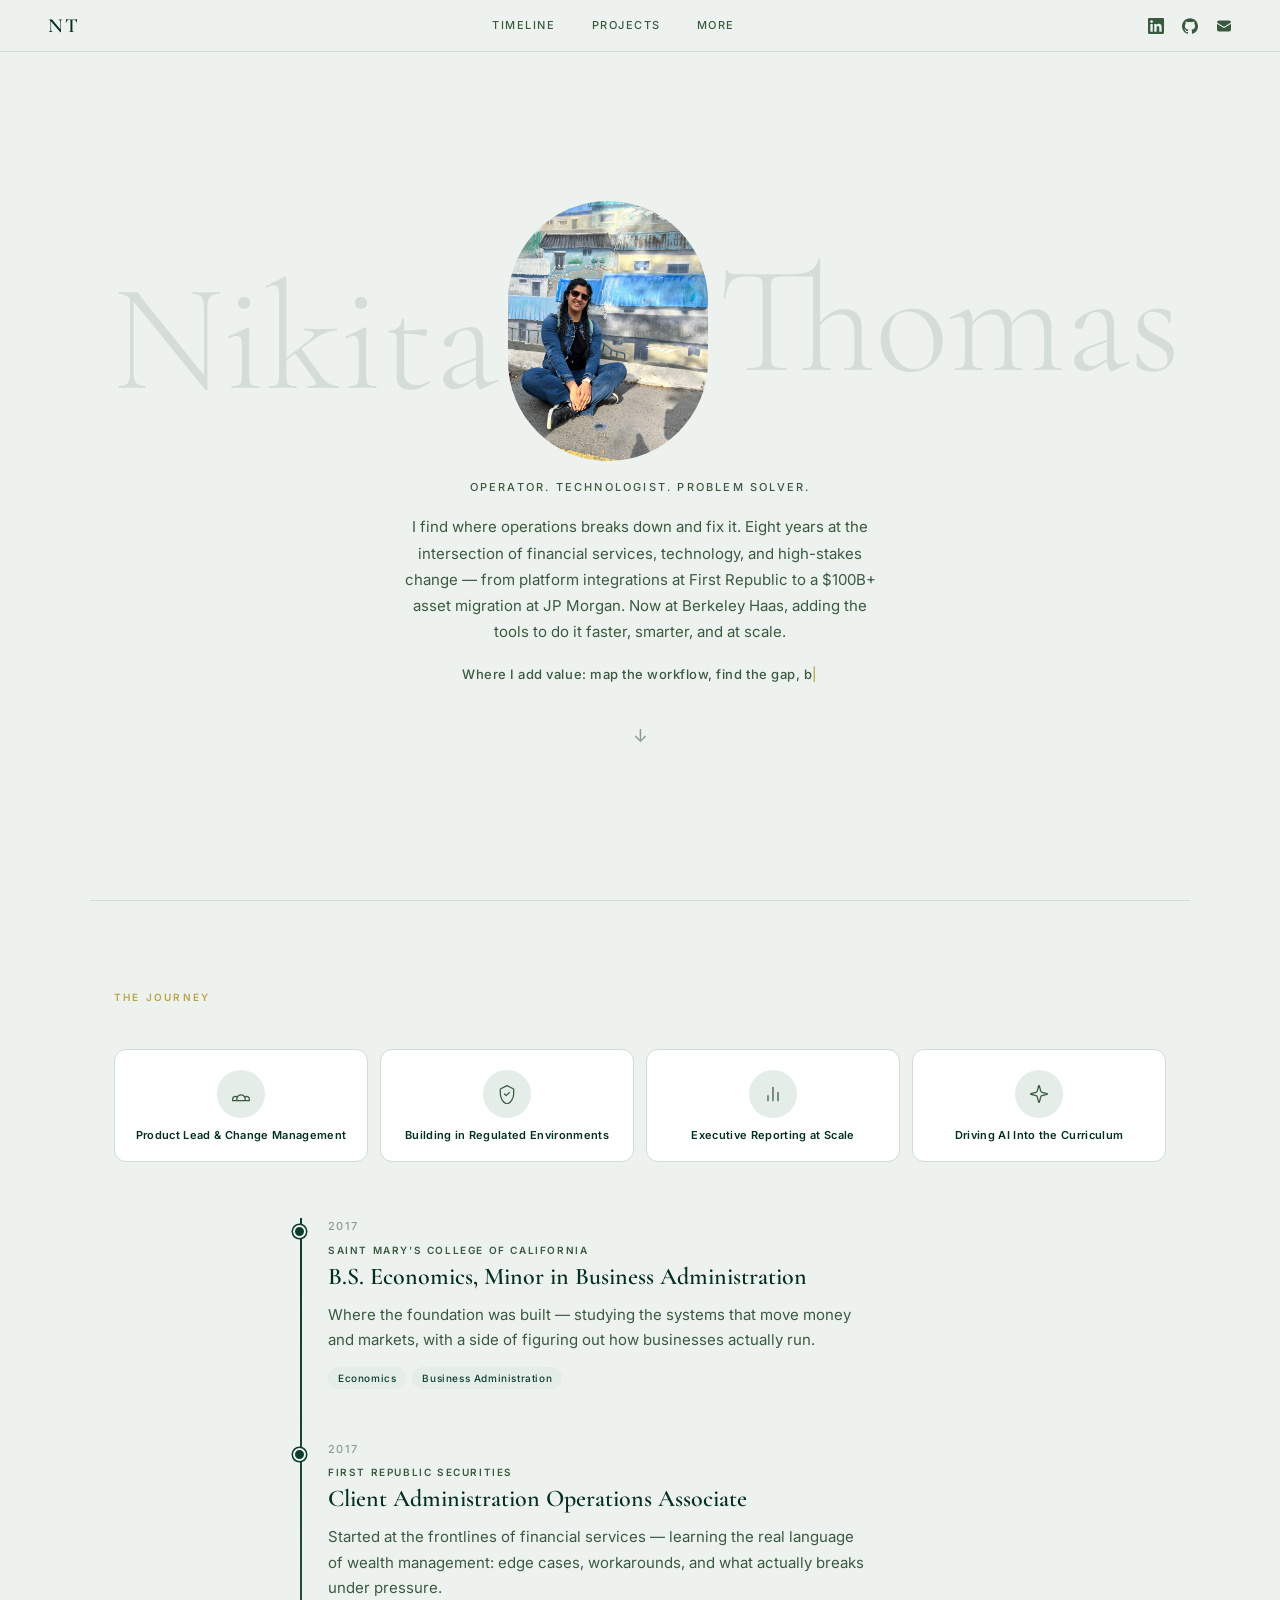
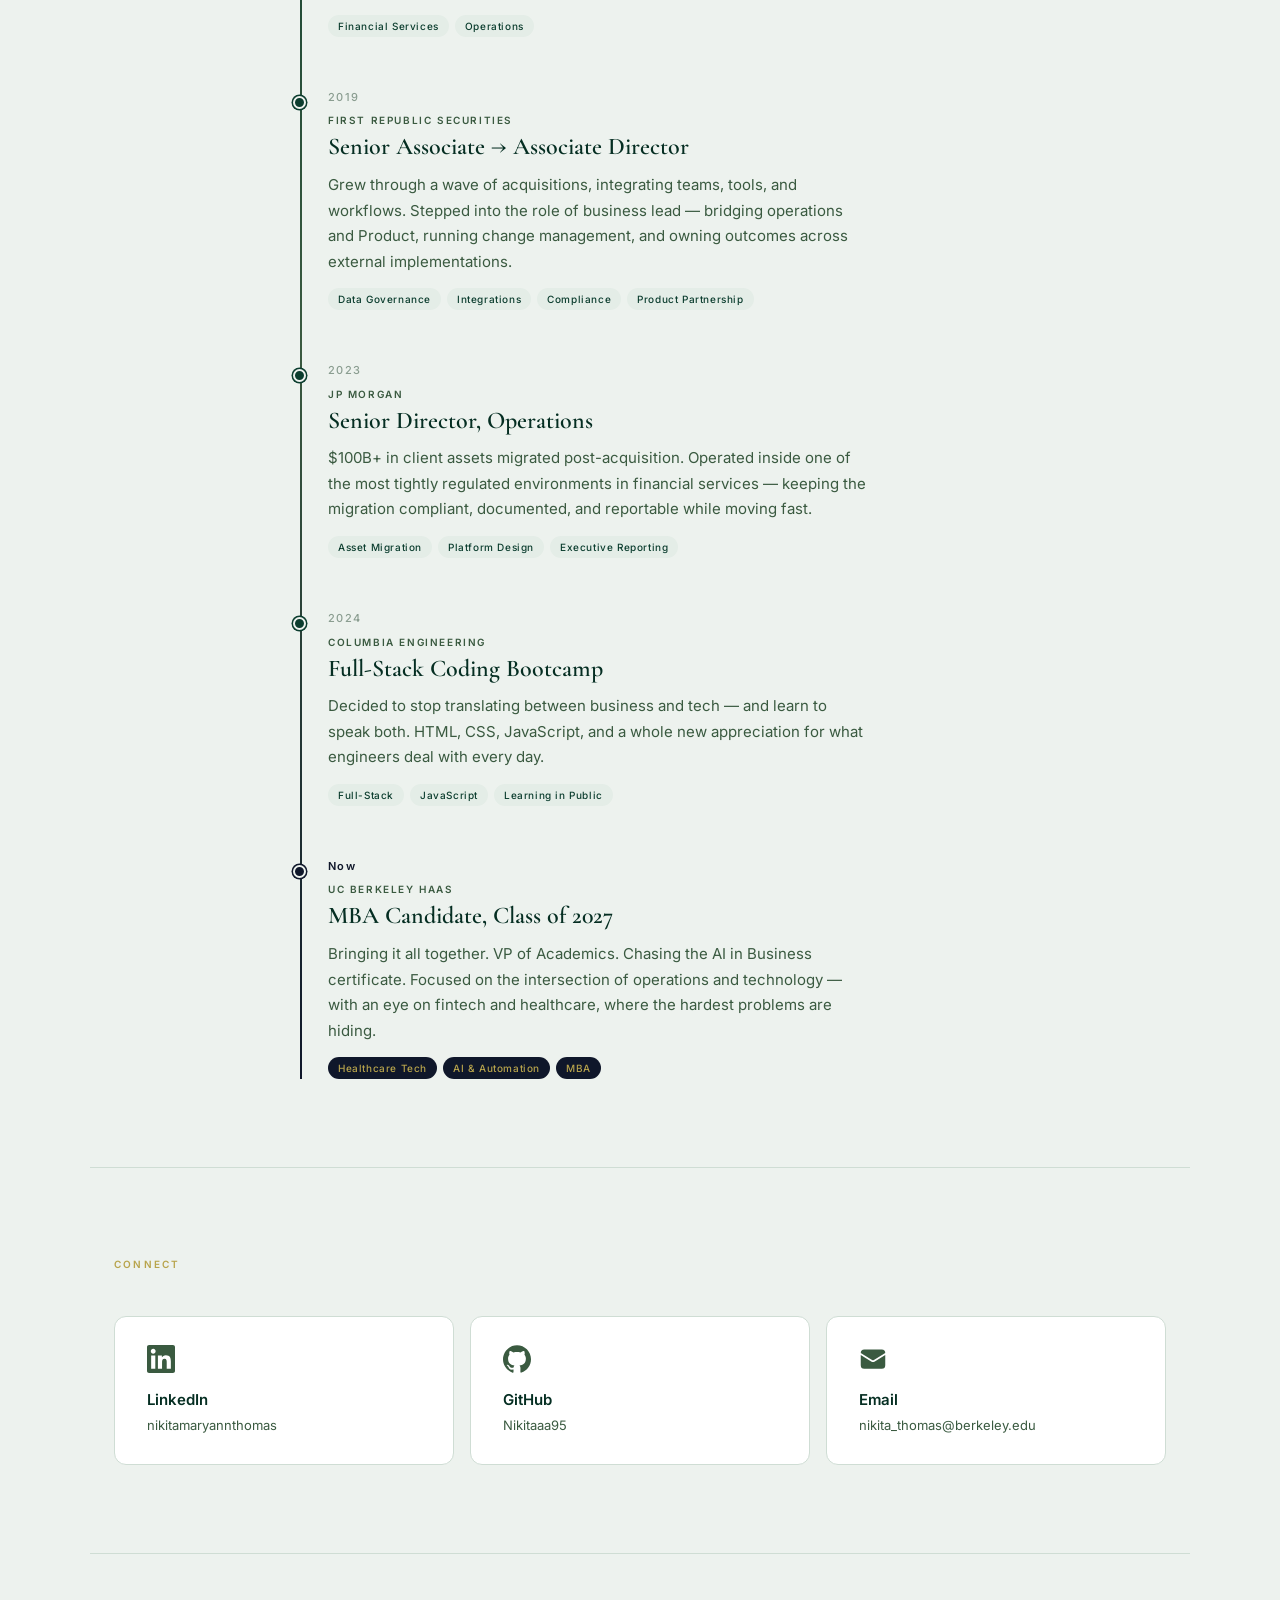
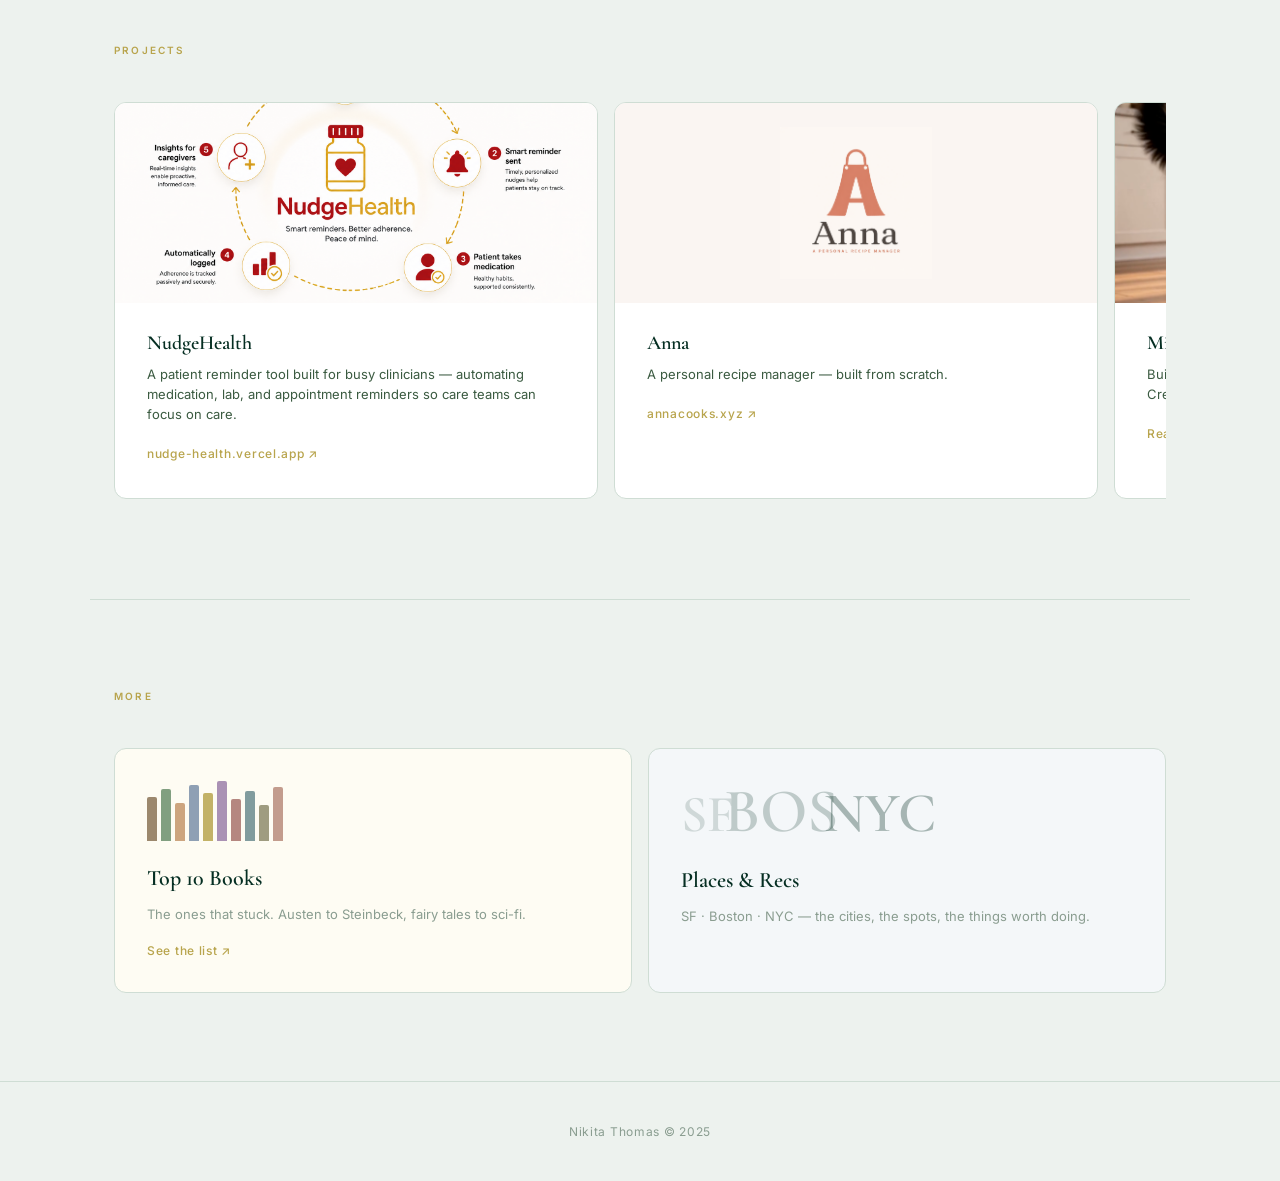
==== commit df74d807: "Remove text tooltips from SF/BOS city initials, keep Coming Soon on NYC" ====
--- a/index.html
+++ b/index.html
@@ -283,8 +283,8 @@
       </a>
       <div class="bento-card bento-card--places">
         <div class="bento-city-text">
-          <a href="sf.html" class="city-initial">SF<span class="city-tip">San Francisco ↗</span></a>
-          <a href="boston.html" class="city-initial">BOS<span class="city-tip">Boston ↗</span></a>
+          <a href="sf.html" class="city-initial">SF</a>
+          <a href="boston.html" class="city-initial">BOS</a>
           <span class="city-initial city-initial--soon">NYC<span class="city-tip">Coming soon</span></span>
         </div>
         <h3>Places &amp; Recs</h3>
